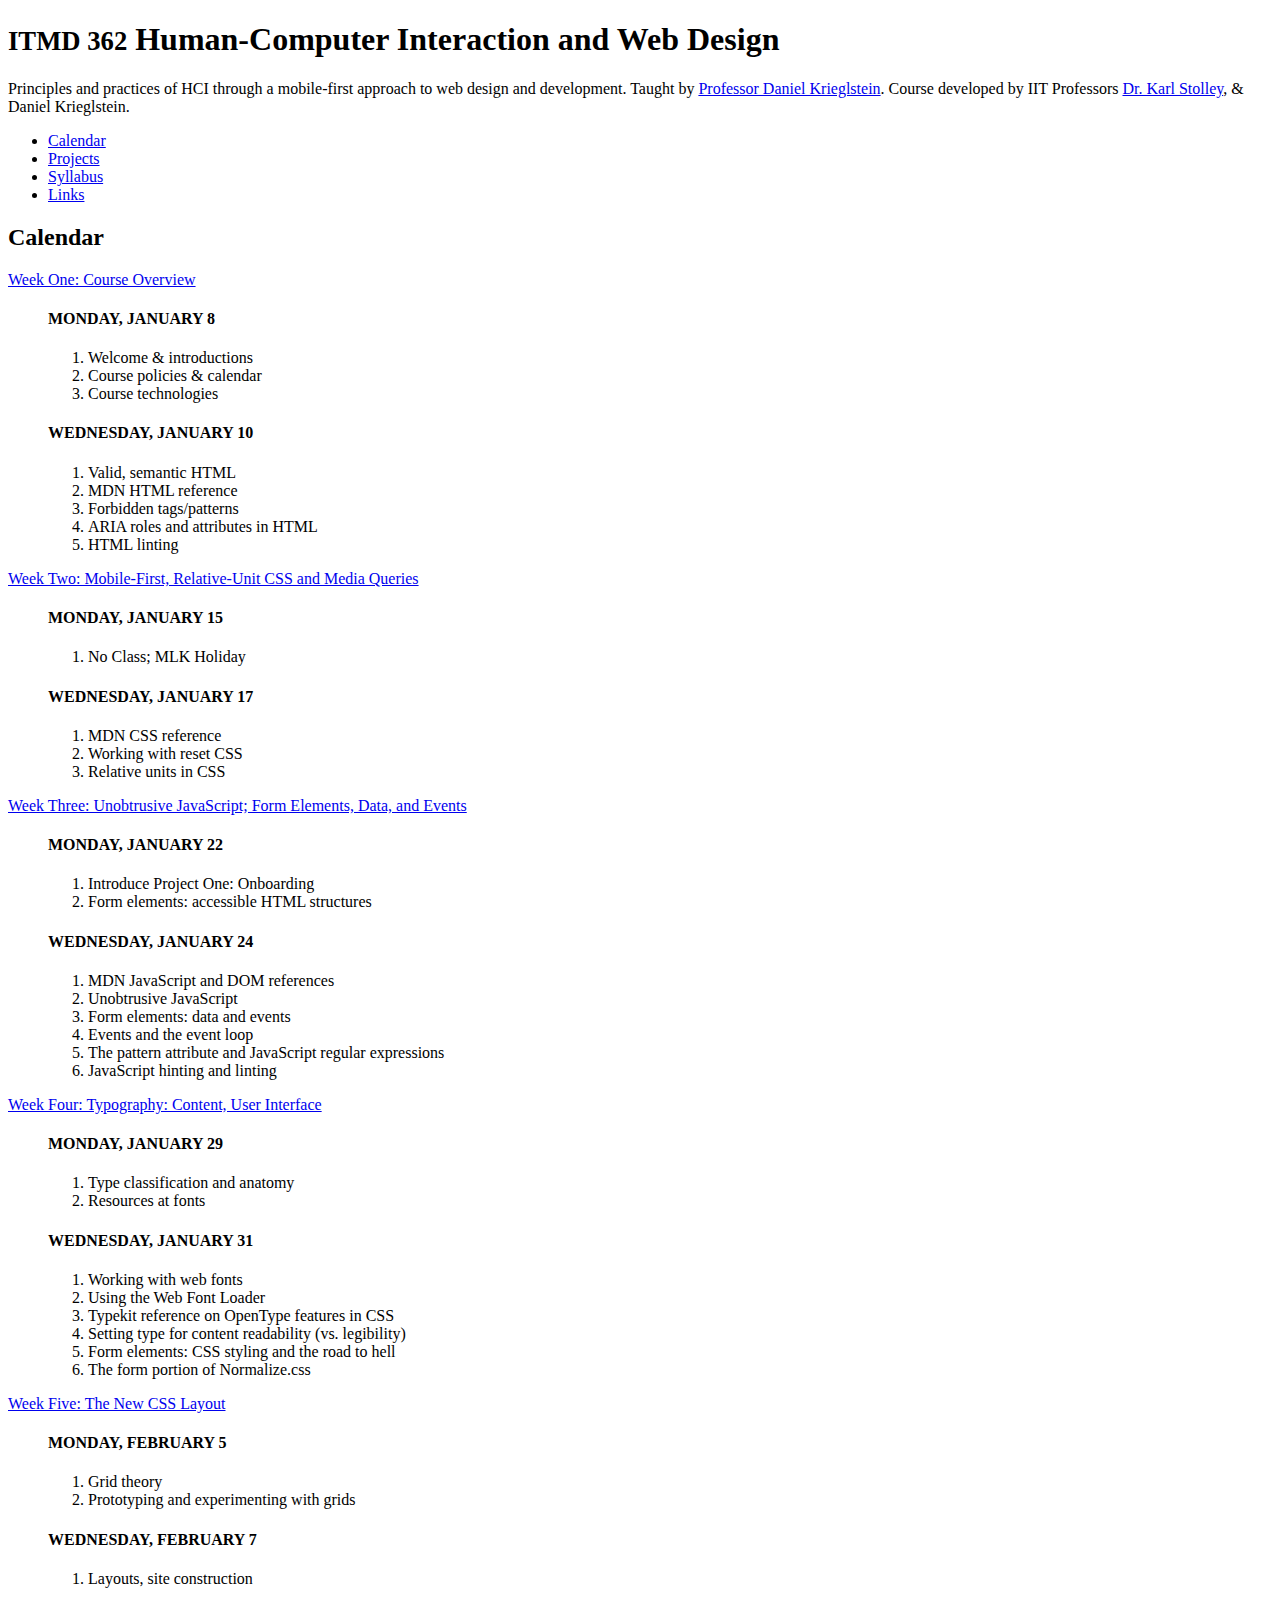
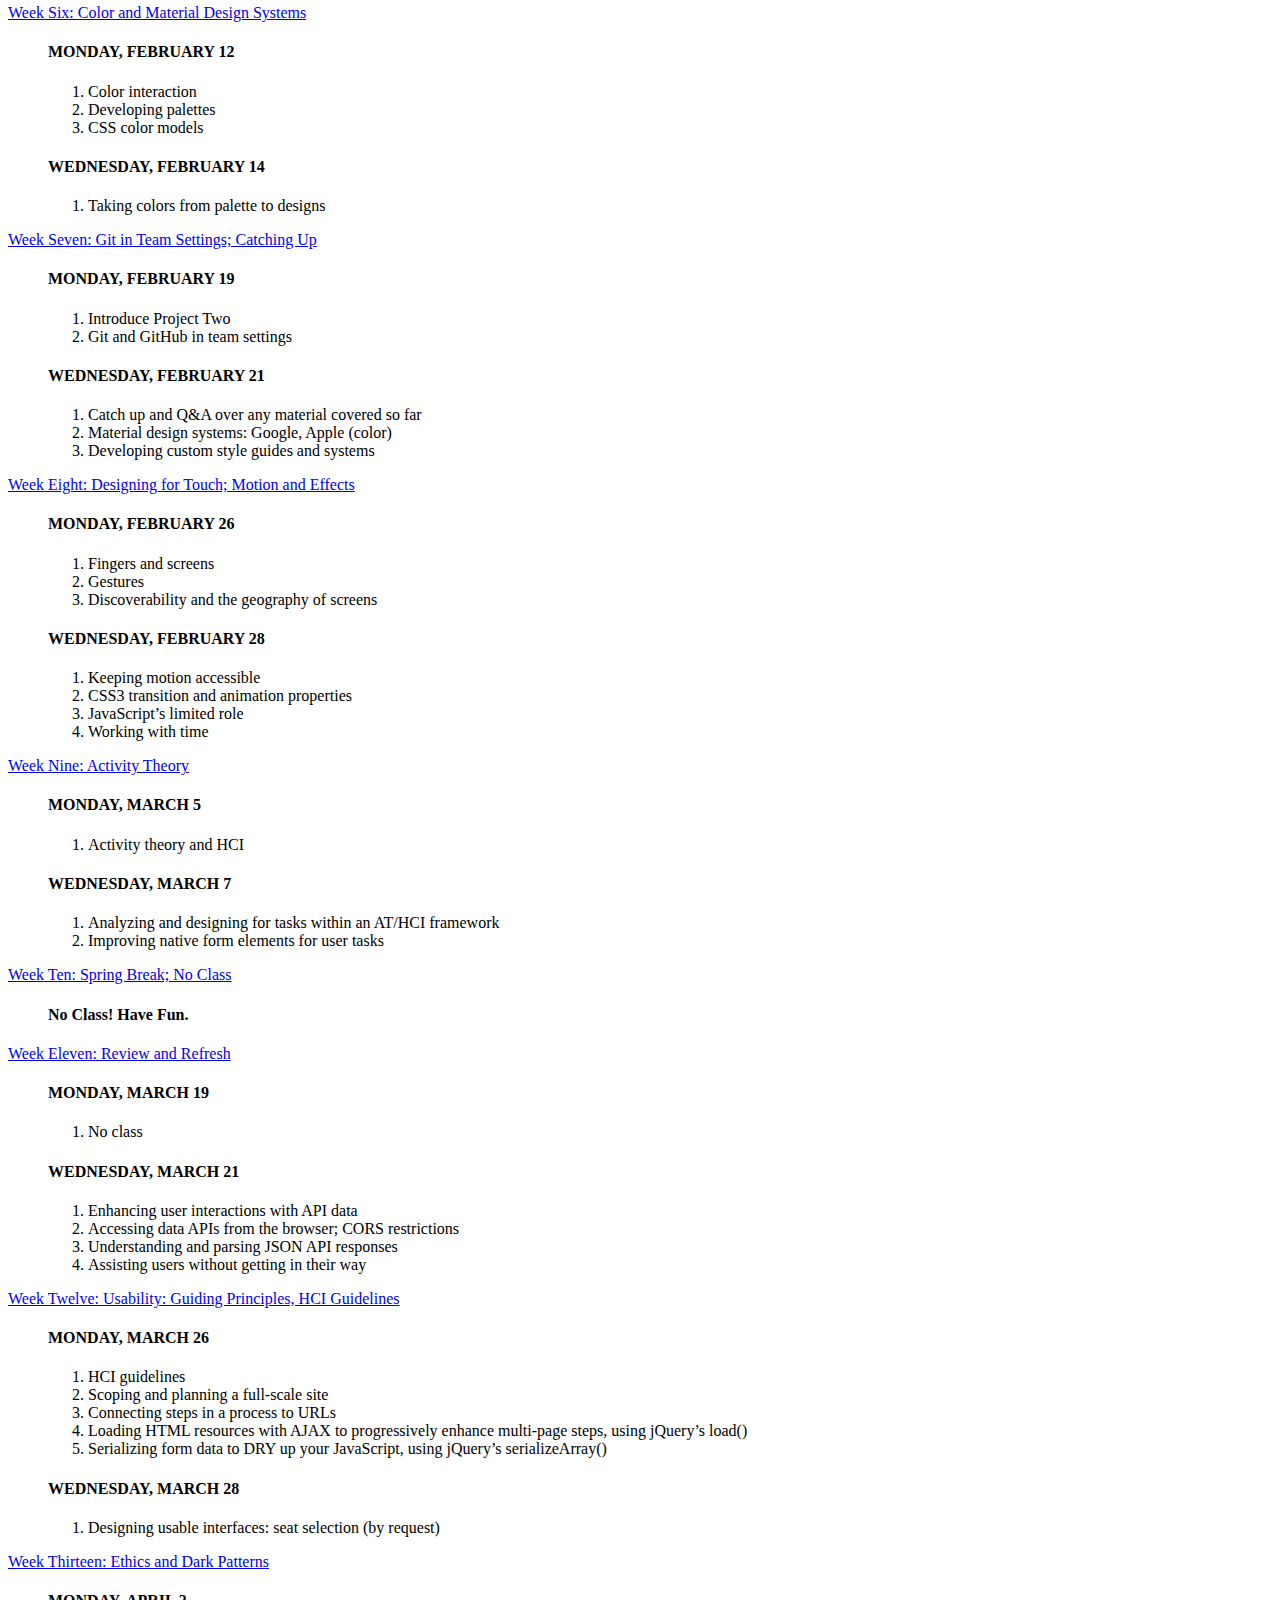
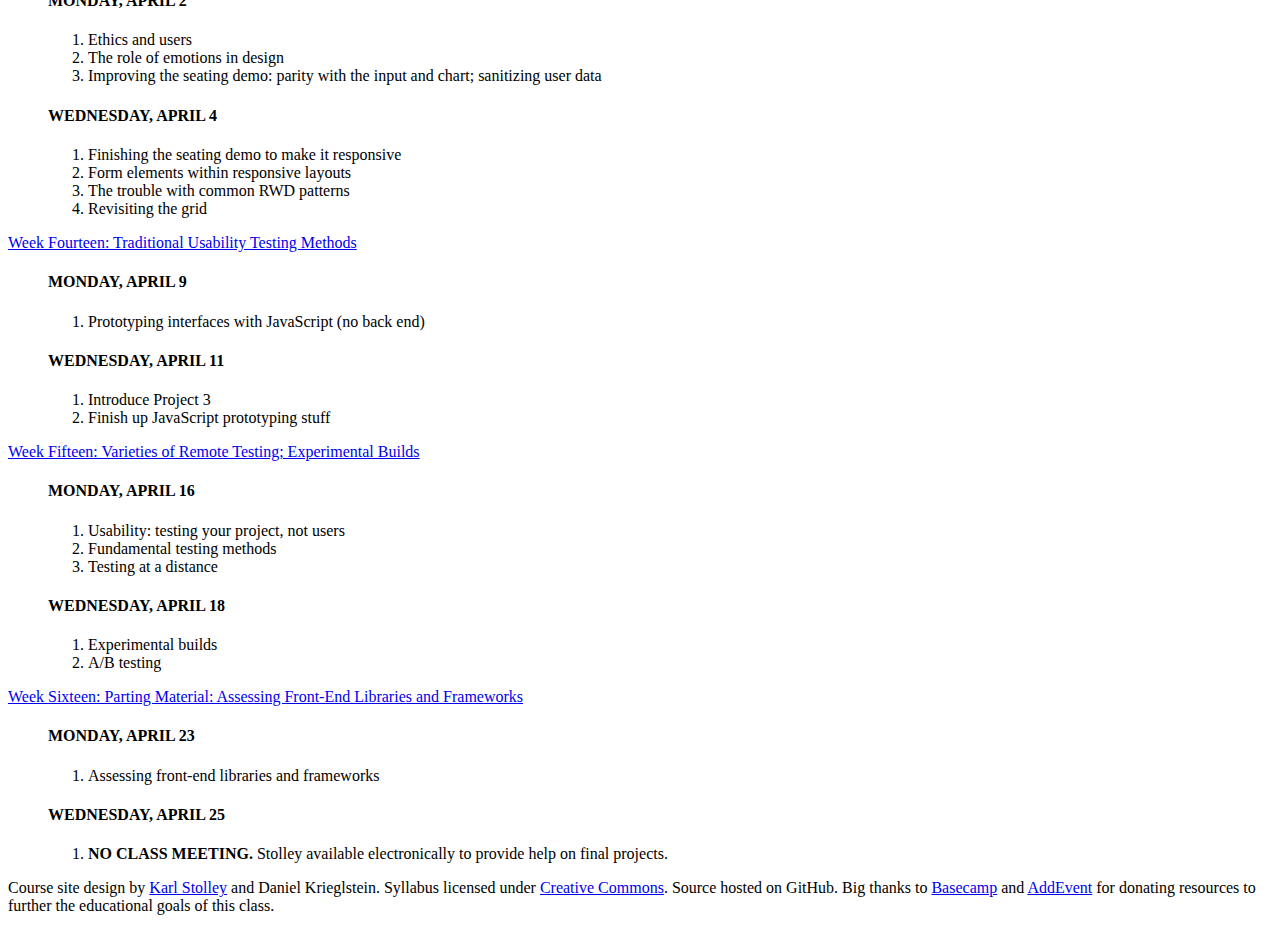
==== index.html @ 30c69da3 "Merge pull request #17 from kmm913/master" ====
<!DOCTYPE html>
<html lang="en" id="calendar" prefix="og: http://ogp.me/ns#">
<head>
  <meta charset="utf-8" />
  <title>ITMD 362: Human-Computer Interaction and Web Design (Spring 2018)</title>
  <meta name="viewport" content="width=device-width, initial-scale=1.0, shrink-to-fit=no" />
  <link rel="stylesheet" href="css/screen.css" media="screen" />
  <link rel="stylesheet" href="css/projects.css" />
  <link href="https://fonts.googleapis.com/css?family=Quicksand" rel="stylesheet">
  <link href="https://fonts.googleapis.com/css?family=Oxygen" rel="stylesheet">
  <link href="https://fonts.googleapis.com/css?family=PT+Sans" rel="stylesheet">
  <link rel="icon" type="image/x-icon" href="http://web.iit.edu/sites/web/themes/iit_web/favicon.ico">
  <script src="js/site.js" async></script>
</head>
<body>
  <div id="page">
    <header id="header">
      <h1><small>ITMD 362</small> Human-Computer Interaction and Web&nbsp;Design</h1>
      <p class="tagline">
        Principles and practices of HCI through a mobile-first approach to web design and development.
        Taught by <a href="#instructor">Professor Daniel Krieglstein</a>. Course developed by IIT Professors
        <a href="https://humansciences.iit.edu/faculty/karl-stolley">Dr. Karl Stolley</a>, &amp; Daniel Krieglstein.
      </p>
      <nav id="navigation">
        <ul class="nav">
          <li id="nav-cal"><a href="index.html">Calendar</a></li>
          <li id="nav-pro"><a href="#">Projects</a></li>
          <li id="nav-pol"><a href="syllabus.html">Syllabus</a></li>
          <li id="nav-lnk"><a href="index.html#links">Links</a></li>
        </ul>
      </nav>
    </header>
    <main>
      <section class="primary">
        <h2 class="label">Calendar</h2>
          <div class="accordion">
            <section id="week1">
              <dl>
                  <dt>
                    <a href="#accordion1" aria-expanded="false" aria-controls="accordion1" class="accordion-title accordionTitle js-accordionTrigger">Week One: Course Overview</a>
                  </dt>
                  <dd class="accordion-content accordionItem is-collapsed" id="accordion1" aria-hidden="true">  
                  <h4>MONDAY, JANUARY 8</h4>
                  <ol>
                    <li>
                      Welcome & introductions
                    </li> 
                    <li>
                      Course policies & calendar
                    </li> 
                    <li>
                      Course technologies
                    </li> 
                  </ol>
                  <h4>WEDNESDAY, JANUARY 10 </h4>
                  <ol>
                    <li>
                      Valid, semantic HTML
                    </li> 
                    <li>
                      MDN HTML reference
                    </li> 
                    <li>
                      Forbidden tags/patterns
                    </li> 
                    <li>
                      ARIA roles and attributes in HTML
                    </li> 
                    <li>
                      HTML linting
                    </li> 
                  </ol>
                </dd>
              </dl>
              </section>
              <section id="week2">
              <dl>
                  <dt>
                    <a href="#accordion1" aria-expanded="false" aria-controls="accordion1" class="accordion-title accordionTitle js-accordionTrigger">Week Two: Mobile-First, Relative-Unit CSS and Media Queries</a>
                  </dt>
                  <dd class="accordion-content accordionItem is-collapsed" id="accordion2" aria-hidden="true"> 
                  <h4>MONDAY, JANUARY 15</h4>        
                  <ol>
                    <li>
                      No Class; MLK Holiday
                    </li> 
                  </ol>
                  <h4>WEDNESDAY, JANUARY 17 </h4>        
                  <ol>
                    <li>
                      MDN CSS reference
                    </li> 
                    <li>
                      Working with reset CSS
                    </li> 
                    <li>
                      Relative units in CSS
                    </li> 
                  </ol>
                </dd>
              </dl>
              </section>
              <section id="week3">
              <dl>
                  <dt>
                    <a href="#accordion1" aria-expanded="false" aria-controls="accordion1" class="accordion-title accordionTitle js-accordionTrigger">Week Three: Unobtrusive JavaScript; Form Elements, Data, and Events</a>
                  </dt>                  
                  <dd class="accordion-content accordionItem is-collapsed" id="accordion3" aria-hidden="true">
                  <h4>MONDAY, JANUARY 22 </h4>
                  <ol>
                    <li>
                      Introduce Project One: Onboarding
                    </li> 
                    <li>
                      Form elements: accessible HTML structures
                    </li> 
                  </ol>
                  <h4>WEDNESDAY, JANUARY 24</h4>        
                  <ol>
                    <li>
                      MDN JavaScript and DOM references
                    </li> 
                    <li>
                      Unobtrusive JavaScript
                    </li> 
                    <li>
                      Form elements: data and events
                    </li> 
                    <li>
                      Events and the event loop
                    </li> 
                    <li>
                      The pattern attribute and JavaScript regular expressions
                    </li> 
                    <li>
                      JavaScript hinting and linting
                    </li> 
                  </ol>
                </dd>
              </dl>
              </section> 
              <section id="week4">
              <dl>
                  <dt>
                    <a href="#accordion1" aria-expanded="false" aria-controls="accordion1" class="accordion-title accordionTitle js-accordionTrigger">Week Four: Typography: Content, User Interface</a>
                  </dt>                  
                  <dd class="accordion-content accordionItem is-collapsed" id="accordion4" aria-hidden="true">
                  <h4>MONDAY, JANUARY 29</h4>
                  <ol>
                    <li>
                      Type classification and anatomy
                    </li> 
                    <li>
                      Resources at fonts
                    </li> 
                  </ol>
                  <h4>WEDNESDAY, JANUARY 31</h4>        
                  <ol>
                    <li>
                      Working with web fonts
                    </li> 
                    <li>
                      Using the Web Font Loader
                    </li> 
                    <li>
                      Typekit reference on OpenType features in CSS
                    </li> 
                    <li>
                      Setting type for content readability (vs. legibility)
                    </li> 
                    <li>
                      Form elements: CSS styling and the road to hell
                    </li> 
                    <li>
                      The form portion of Normalize.css
                    </li> 
                  </ol>
                </dd>
              </dl>
              </section> 
              <section id="week5">
              <dl>
                  <dt>
                    <a href="#accordion1" aria-expanded="false" aria-controls="accordion1" class="accordion-title accordionTitle js-accordionTrigger">Week Five: The New CSS Layout</a>
                  </dt>                  
                  <dd class="accordion-content accordionItem is-collapsed" id="accordion5" aria-hidden="true">
                  <h4>MONDAY, FEBRUARY 5</h4>
                  <ol>
                    <li>
                      Grid theory
                    </li> 
                    <li>
                      Prototyping and experimenting with grids
                    </li> 
                  </ol>
                  <h4>WEDNESDAY, FEBRUARY 7</h4>        
                  <ol>
                    <li>
                      Layouts, site construction
                    </li> 
                  </ol>
                </dd>
              </dl>
              </section> 
              <section id="week6">
              <dl>
                  <dt>
                    <a href="#accordion1" aria-expanded="false" aria-controls="accordion1" class="accordion-title accordionTitle js-accordionTrigger">Week Six: Color and Material Design Systems</a>
                  </dt>                  
                  <dd class="accordion-content accordionItem is-collapsed" id="accordion6" aria-hidden="true">
                  <h4>MONDAY, FEBRUARY 12 </h4>
                  <ol>
                    <li>
                      Color interaction
                    </li> 
                    <li>
                      Developing palettes
                    </li>
                    <li>
                      CSS color models
                    </li>  
                  </ol>
                  <h4>WEDNESDAY, FEBRUARY 14</h4>        
                  <ol>
                    <li>
                      Taking colors from palette to designs
                    </li> 
                  </ol>
                </dd>
              </dl>
              </section> 
              <section id="week7">
              <dl>
                  <dt>
                    <a href="#accordion1" aria-expanded="false" aria-controls="accordion1" class="accordion-title accordionTitle js-accordionTrigger">Week Seven: Git in Team Settings; Catching Up</a>
                  </dt>                  
                  <dd class="accordion-content accordionItem is-collapsed" id="accordion7" aria-hidden="true">
                  <h4>MONDAY, FEBRUARY 19</h4>
                  <ol>
                    <li>
                      Introduce Project Two
                    </li> 
                    <li>
                      Git and GitHub in team settings
                    </li>
                  </ol>
                  <h4>WEDNESDAY, FEBRUARY 21 </h4>        
                  <ol>
                    <li>
                      Catch up and Q&A over any material covered so far
                    </li> 
                    <li>
                      Material design systems: Google, Apple (color)
                    </li> 
                    <li>
                      Developing custom style guides and systems
                    </li> 
                  </ol>
                </dd>
              </dl>
              </section> 
              <section id="week8">
              <dl>
                  <dt>
                    <a href="#accordion1" aria-expanded="false" aria-controls="accordion1" class="accordion-title accordionTitle js-accordionTrigger">Week Eight: Designing for Touch; Motion and Effects</a>
                  </dt>                  
                  <dd class="accordion-content accordionItem is-collapsed" id="accordion8" aria-hidden="true">
                  <h4>MONDAY, FEBRUARY 26 </h4>
                  <ol>
                    <li>
                      Fingers and screens
                    </li> 
                    <li>
                      Gestures
                    </li>
                    <li>
                      Discoverability and the geography of screens
                    </li>
                  </ol>
                  <h4>WEDNESDAY, FEBRUARY 28 </h4>        
                  <ol>
                    <li>
                      Keeping motion accessible
                    </li> 
                    <li>
                      CSS3 transition and animation properties
                    </li> 
                    <li>
                      JavaScript’s limited role
                    </li> 
                    <li>
                      Working with time
                    </li> 
                  </ol>
                </dd>
              </dl>
              </section> 
              <section id="week9">
              <dl>
                  <dt>
                    <a href="#accordion1" aria-expanded="false" aria-controls="accordion1" class="accordion-title accordionTitle js-accordionTrigger">Week Nine: Activity Theory</a>
                  </dt>                  
                  <dd class="accordion-content accordionItem is-collapsed" id="accordion9" aria-hidden="true">
                  <h4>MONDAY, MARCH 5 </h4>
                  <ol>
                    <li>
                      Activity theory and HCI
                    </li> 
                  </ol>
                  <h4>WEDNESDAY, MARCH 7 </h4>        
                  <ol>
                    <li>
                      Analyzing and designing for tasks within an AT/HCI framework
                    </li> 
                    <li>
                      Improving native form elements for user tasks
                    </li> 
                  </ol>
                </dd>
              </dl>
              </section> 
              <section id="week10">
              <dl>
                  <dt>
                    <a href="#accordion1" aria-expanded="false" aria-controls="accordion1" class="accordion-title accordionTitle js-accordionTrigger">Week Ten: Spring Break; No Class</a>
                  </dt>    
                  <dd class="accordion-content accordionItem is-collapsed" id="accordion16" aria-hidden="true">    
                  <h4>No Class! Have Fun.</h4> 
                  </dd>         
              </dl>
              </section> 
              <section id="week11">
              <dl>
                  <dt>
                    <a href="#accordion1" aria-expanded="false" aria-controls="accordion1" class="accordion-title accordionTitle js-accordionTrigger">Week Eleven: Review and Refresh</a>
                  </dt>                  
                  <dd class="accordion-content accordionItem is-collapsed" id="accordion10" aria-hidden="true">
                  <h4>MONDAY, MARCH 19</h4>
                  <ol>
                    <li>
                      No class
                    </li> 
                  </ol>
                  <h4>WEDNESDAY, MARCH 21 </h4>        
                  <ol>
                    <li>
                      Enhancing user interactions with API data
                    </li> 
                    <li>
                      Accessing data APIs from the browser; CORS restrictions
                    </li> 
                    <li>
                      Understanding and parsing JSON API responses
                    </li> 
                    <li>
                      Assisting users without getting in their way
                    </li> 
                  </ol>
                </dd>
              </dl>
              </section> 
              <section id="week12">
              <dl>
                  <dt>
                    <a href="#accordion1" aria-expanded="false" aria-controls="accordion1" class="accordion-title accordionTitle js-accordionTrigger">Week Twelve: Usability: Guiding Principles, HCI Guidelines</a>
                  </dt>                  
                  <dd class="accordion-content accordionItem is-collapsed" id="accordion11" aria-hidden="true">
                  <h4>MONDAY, MARCH 26 </h4>
                  <ol>
                    <li>
                      HCI guidelines
                    </li> 
                    <li>
                      Scoping and planning a full-scale site
                    </li> 
                    <li>
                      Connecting steps in a process to URLs
                    </li> 
                    <li>
                      Loading HTML resources with AJAX to progressively enhance multi-page steps, using jQuery’s load()
                    </li> 
                    <li>
                      Serializing form data to DRY up your JavaScript, using jQuery’s serializeArray()
                    </li> 
                  </ol>
                  <h4>WEDNESDAY, MARCH 28 </h4>        
                  <ol>
                    <li>
                      Designing usable interfaces: seat selection (by request)
                    </li> 
                  </ol>
                </dd>
              </dl>
              </section> 
              <section id="week13">
              <dl>
                  <dt>
                    <a href="#accordion1" aria-expanded="false" aria-controls="accordion1" class="accordion-title accordionTitle js-accordionTrigger">Week Thirteen: Ethics and Dark Patterns</a>
                  </dt>                  
                  <dd class="accordion-content accordionItem is-collapsed" id="accordion12" aria-hidden="true">
                  <h4>MONDAY, APRIL 2</h4>
                  <ol>
                    <li>
                      Ethics and users
                    </li> 
                    <li>
                      The role of emotions in design
                    </li> 
                    <li>
                      Improving the seating demo: parity with the input and chart; sanitizing user data
                    </li> 
                  </ol>
                  <h4>WEDNESDAY, APRIL 4</h4>        
                  <ol>
                    <li>
                      Finishing the seating demo to make it responsive
                    </li> 
                    <li>
                      Form elements within responsive layouts
                    </li> 
                    <li>
                      The trouble with common RWD patterns
                    </li> 
                    <li>
                      Revisiting the grid
                    </li> 
                  </ol>
                </dd>
              </dl>
              </section> 
              <section id="week14">
              <dl>
                  <dt>
                    <a href="#accordion1" aria-expanded="false" aria-controls="accordion1" class="accordion-title accordionTitle js-accordionTrigger">Week Fourteen: Traditional Usability Testing Methods</a>
                  </dt>                  
                  <dd class="accordion-content accordionItem is-collapsed" id="accordion13" aria-hidden="true">
                  <h4>MONDAY, APRIL 9</h4>
                  <ol>
                    <li>
                      Prototyping interfaces with JavaScript (no back end)
                    </li> 
                  </ol>
                  <h4>WEDNESDAY, APRIL 11</h4>        
                  <ol>
                    <li>
                      Introduce Project 3
                    </li> 
                    <li>
                      Finish up JavaScript prototyping stuff
                    </li> 
                  </ol>
                </dd>
              </dl>
              </section> 
              <section id="week15">
              <dl>
                  <dt>
                    <a href="#accordion1" aria-expanded="false" aria-controls="accordion1" class="accordion-title accordionTitle js-accordionTrigger">Week Fifteen: Varieties of Remote Testing; Experimental Builds</a>
                  </dt>                  
                  <dd class="accordion-content accordionItem is-collapsed" id="accordion14" aria-hidden="true">
                  <h4>MONDAY, APRIL 16</h4>
                  <ol>
                    <li>
                      Usability: testing your project, not users
                    </li> 
                    <li>
                      Fundamental testing methods
                    </li> 
                    <li>
                      Testing at a distance
                    </li>
                  </ol>
                  <h4>WEDNESDAY, APRIL 18</h4>        
                  <ol>
                    <li>
                      Experimental builds
                    </li> 
                    <li>
                      A/B testing
                    </li> 
                  </ol>
                </dd>
              </dl>
              </section> 
              <section id="week16">
              <dl>
                  <dt>
                    <a href="#accordion1" aria-expanded="false" aria-controls="accordion1" class="accordion-title accordionTitle js-accordionTrigger">Week Sixteen: Parting Material: Assessing Front-End Libraries and Frameworks</a>
                  </dt>                  
                  <dd class="accordion-content accordionItem is-collapsed" id="accordion15" aria-hidden="true">
                  <h4>MONDAY, APRIL 23</h4>
                  <ol>
                    <li>
                      Assessing front-end libraries and frameworks
                    </li> 
                  </ol>
                  <h4>WEDNESDAY, APRIL 25</h4>        
                  <ol>
                    <li>
                      <strong> NO CLASS MEETING. </strong> Stolley available electronically to provide help on final projects.
                    </li>  
                  </ol>
                </dd>
              </dl>
              </section> 
          </div>            
      </section>
    </main>
    <footer id="footer">
      <p class="fineprint">
        Course site design by <a href="https://karlstolley.com/">Karl Stolley</a> and Daniel Krieglstein.
        Syllabus licensed under
        <a href="http://creativecommons.org/licenses/by/4.0/" rel="license">Creative Commons</a>.
        Source hosted on GitHub. Big thanks to
        <a href="https://basecamp.com">Basecamp</a> and
        <a href="https://www.addevent.com/">AddEvent</a> for donating resources to further
        the educational goals of this class.
      </p>
    </footer>
  </div>
</body>
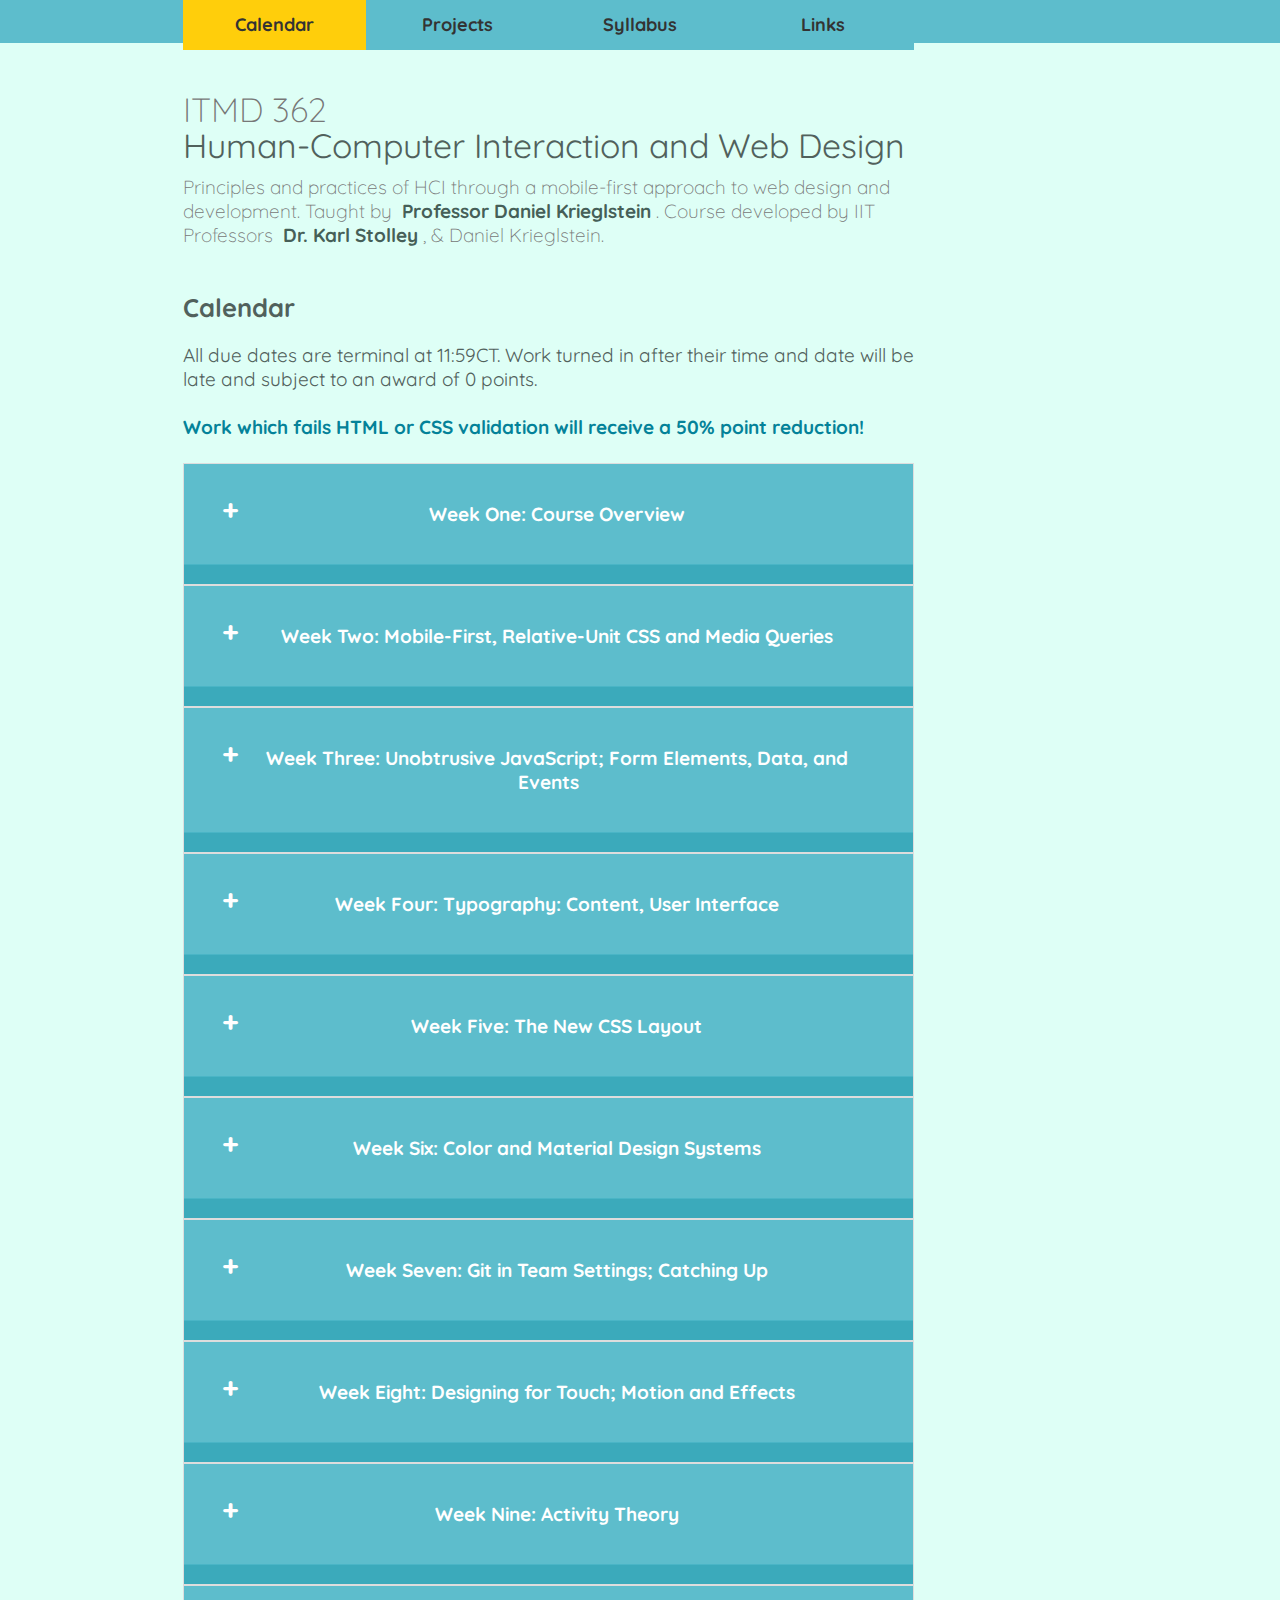
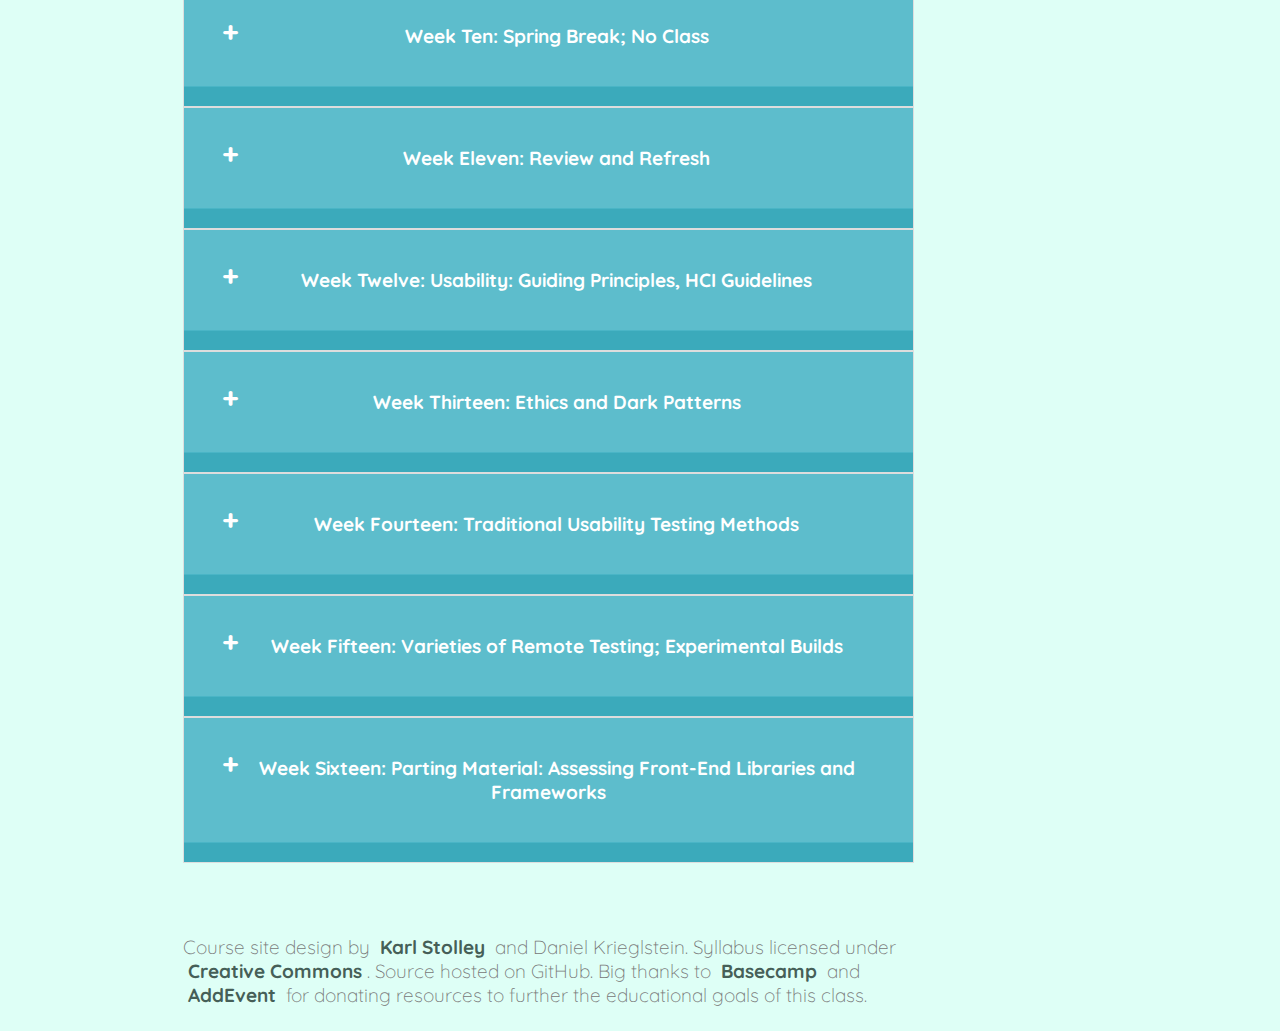
==== commit 31c79180: "adding missing info on due times and validation" ====
--- a/index.html
+++ b/index.html
@@ -5,7 +5,6 @@
   <title>ITMD 362: Human-Computer Interaction and Web Design (Spring 2018)</title>
   <meta name="viewport" content="width=device-width, initial-scale=1.0, shrink-to-fit=no" />
   <link rel="stylesheet" href="css/screen.css" media="screen" />
-  <link rel="stylesheet" href="css/projects.css" />
   <link href="https://fonts.googleapis.com/css?family=Quicksand" rel="stylesheet">
   <link href="https://fonts.googleapis.com/css?family=Oxygen" rel="stylesheet">
   <link href="https://fonts.googleapis.com/css?family=PT+Sans" rel="stylesheet">
@@ -23,16 +22,21 @@
       </p>
       <nav id="navigation">
         <ul class="nav">
-          <li id="nav-cal"><a href="index.html">Calendar</a></li>
-          <li id="nav-pro"><a href="#">Projects</a></li>
+          <li id="nav-cal"><a href="#">Calendar</a></li>
+          <li id="nav-pro"><a href="projects.html">Projects</a></li>
           <li id="nav-pol"><a href="syllabus.html">Syllabus</a></li>
-          <li id="nav-lnk"><a href="index.html#links">Links</a></li>
+          <li id="nav-lnk"><a href="links.html">Links</a></li>
         </ul>
       </nav>
     </header>
     <main>
       <section class="primary">
         <h2 class="label">Calendar</h2>
+          <p>
+            All due dates are terminal at 11:59CT. Work turned in after their time and date will
+            be late and subject to an award of 0 points.
+          </p>
+          <p class="validation"><strong>Work which fails HTML or CSS validation will receive a 50&#x25; point reduction!</strong></p>
           <div class="accordion">
             <section id="week1">
               <dl>
--- a/css/screen.css
+++ b/css/screen.css
@@ -0,0 +1,731 @@
+/* http://meyerweb.com/eric/tools/css/reset/
+   v2.0 | 20110126
+   License: none (public domain)
+*/
+/* stylelint-disable */
+/* Keep reset CSS to one minified line */
+a, abbr, acronym, address, applet, article, aside, audio, b, big, blockquote, body, canvas, caption, center, cite, code, dd, del, details, dfn, div, dl, dt, em, embed, fieldset, figcaption, figure, footer, form, h1, h2, h3, h4, h5, h6, header, hgroup, html, i, iframe, img, ins, kbd, label, legend, li, mark, menu, nav, object, ol, output, p, pre, q, ruby, s, samp, section, small, span, strike, strong, sub, summary, sup, table, tbody, td, tfoot, th, thead, time, tr, tt, u, ul, var, video {
+  margin: 0;
+  padding: 0;
+  border: 0;
+  font: inherit;
+  vertical-align: baseline;
+}
+
+article, aside, details, figcaption, figure, footer, header, hgroup, menu, nav, section {
+  display: block;
+}
+
+body {
+  line-height: 1;
+}
+
+ol, ul {
+  list-style: none;
+}
+
+blockquote, q {
+  quotes: none;
+}
+
+blockquote:after, blockquote:before, q:after, q:before {
+  content: '';
+  content: none;
+}
+
+table {
+  border-collapse: collapse;
+  border-spacing: 0;
+}
+
+/* stylelint-enable */
+/* Custom Site Styles */
+/*
+  Use the text-size-adjust property
+  to prevent automatically inflating
+  text on orientation changes
+  (portrait to landscape on a phone,
+  for example):
+*/
+html {
+  -webkit-text-size-adjust: 100%;
+  -moz-text-size-adjust: 100%;
+  -ie-text-size-adjust: 100%;
+  text-size-adjust: 100%;
+}
+
+/* HTML5 Elements as Blocks; Cribbed from HTML5 Boilerplate */
+article,
+aside,
+details,
+figcaption,
+figure,
+footer,
+header,
+hgroup,
+main,
+menu,
+nav,
+section,
+summary {
+  display: block;
+}
+
+/* ========== Base Styles ========== */
+/*
+  Using 19px/1.333 modular scale
+  http://www.modularscale.com/?19&px&1.333&web&text
+*/
+html {
+  font-family: Quicksand, Oxygen, PT Sans, sans-serif;
+  padding: 0.75em 9.2308%;
+  /* 12px @ 16px/em; 60px / 650px*/
+  padding-top: 0;
+  background-color: #DEFFF6;
+  color: #51615C;
+}
+
+body {
+  font-size: 1.1875em;
+  /* ~ 19px base font size */
+  line-height: 1.2631578947em;
+  /* ~ 24px base line height */
+}
+
+b,
+strong {
+  font-weight: bold;
+}
+
+cite,
+em,
+i {
+  font-style: italic;
+}
+
+ins {
+  text-decoration: none;
+}
+
+/* Links */
+a {
+  text-decoration: none;
+  color: #465F58;
+  font-weight: bold;
+  padding: 5px;
+}
+
+.preview a {
+  color: #465F58;
+  font-weight: bold;
+}
+
+p {
+  padding-bottom: 1.2631578947em;
+}
+
+li {
+  padding-bottom: 0.6315789474em;
+  /* ~ 12px @ 19px/em */
+}
+
+ol,
+ul {
+  padding-bottom: 1.2631578947em;
+}
+
+ul > li {
+  list-style-type: square;
+}
+
+ol > li {
+  list-style-type: decimal;
+  margin-left: 1em;
+}
+
+li ul,
+li ol {
+  padding-top: 0.6315789474em;
+  margin-left: 1.2631578947em;
+}
+
+/* Avoid over-padding nested lists */
+li ol,
+li ul,
+li:last-child {
+  padding-bottom: 0;
+}
+
+h1 {
+  font-size: 1.7768947368em;
+  /* ~ 33.761px @ 19px/em */
+  line-height: 1.0663191256em;
+  /* ~ 36px @ 33.761px/em */
+  padding-bottom: 0.3554397085em;
+  /* ~ 12px @ 33.761px/em */
+}
+
+h2 {
+  font-size: 1.3440526316em;
+  /* ~ 25.537px @ 19px/em */
+  line-height: 0.9398128206em;
+  /* ~ 24px @ 25.537px/em */
+  padding-bottom: 0.9398128206em;
+  font-weight: bold;
+}
+
+h3 {
+  text-transform: uppercase;
+  font-weight: bold;
+  background-color: #5dbdcc;
+  padding: 0.5em 0 0.5em 0.3em;
+  margin-bottom: 0.2em;
+}
+
+h4 {
+  text-transform: uppercase;
+  font-weight: bold;
+  padding-bottom: 1.2631578947em;
+}
+
+h4 {
+  text-transform: none;
+  padding-bottom: 0.6315789474em;
+}
+
+/* ========== Layout ========== */
+html {
+  /* Border for the nav to sit on */
+  border-top: 2.6875em solid #5dbdcc;
+  /* ~ 43px @ 16px/em | 43 = 12 + 19 + 12 from nav */
+}
+
+nav {
+  position: absolute;
+  width: 100%;
+  top: 0;
+  left: 0;
+}
+
+#links,
+#instructor {
+  margin-top: 2.5263157895em;
+}
+
+/* ========== Modules ========== */
+/* Header & Footer */
+header {
+  padding-top: 2.5263157895em;
+  /* ~ 48px @ 19px/em */
+  padding-bottom: 1.2631578947em;
+}
+
+footer {
+  padding-top: 3.7894736842em;
+  /* ~ 72px @ 19px/em */
+}
+
+small,
+.tagline,
+.fineprint,
+.button {
+  font-weight: 200;
+  color: #777;
+  display: block;
+}
+
+.preview small {
+  color: #555;
+}
+
+.assigned small {
+  color: #555;
+}
+
+.label .button {
+  font-size: 0.744018483em;
+  /* ~ 19px @ 25.537px/em */
+  text-transform: uppercase;
+}
+
+/* Navigation */
+nav {
+  font-weight: 200;
+  font-size: 0.953em;
+}
+
+.nav {
+  margin-left: 0;
+  padding-bottom: 0;
+}
+
+.nav li {
+  float: left;
+  width: 25%;
+  list-style-type: none;
+  padding-bottom: 0;
+  text-align: center;
+}
+
+.nav a {
+  display: block;
+  text-align: center;
+  line-height: 1.5;
+  padding: 0.6315789474em 0.3157894737em;
+  /* ~ 12px 6px @ 19px/em */
+  color: #333;
+  background-color: #5dbdcc;
+  border-bottom: 0;
+}
+
+#calendar #nav-cal a,
+#projects #nav-pro a,
+#policies #nav-pol a,
+#due_date #nav-dat a, 
+#links2   #nav-lnk a {
+  background-color: #FFCE0B;
+}
+
+/* Calendar */
+.calendar-weeks {
+  margin-left: 0;
+  padding-bottom: 0;
+}
+
+.validation {
+  color: #048299;
+}
+
+.week {
+  margin-left: 0;
+}
+
+.week,
+.meeting,
+.assigned > ul > li {
+  list-style-type: none;
+}
+
+.meeting {
+  padding-left: 1.2631578947em;
+  padding-bottom: 1.2631578947em;
+}
+
+.meeting ol {
+  padding-top: 0;
+}
+
+.week h4 {
+  padding-right: 0.6315789474em;
+}
+
+.agenda .meeting {
+  padding-left: 0;
+}
+
+.agenda ol {
+  margin-left: 0;
+  padding-left: 0;
+  padding-bottom: 1.2631578947em;
+}
+
+.assigned ol,
+.assigned ul {
+  padding-bottom: 0.6315789474em;
+  margin-left: 0;
+}
+
+.agenda > ol:first-child {
+  padding-top: 0;
+  padding-bottom: 1.2631578947em;
+}
+
+.preview {
+  background-color: #5dbdcc;
+  color: #222;
+  padding-top: 1.2631578947em;
+  margin-right: -11.3208%;
+  /* 60px / 530px (650-120) */
+  padding-right: 11.3208%;
+  margin-left: -11.3208%;
+  padding-left: 11.3208%;
+  margin-bottom: 1.2631578947em;
+}
+
+.assigned {
+  background-color: rgba(180, 168, 119, 0.75);
+  color: #333;
+  padding: 1.2631578947em 11.3208% 0.6315789474em 11.3208%;
+  margin-bottom: 1.8947368421em;
+  /* ~ 36px @ 19px/em */
+  margin-right: -11.3208%;
+  /* 60px / 530px (650-120) */
+  margin-left: -11.3208%;
+}
+
+.preview .assigned {
+  background-color: #607B7F;
+  color: #EEE;
+}
+
+.preview .assigned small {
+  color: #AAA;
+}
+
+.assigned h3 {
+  padding-bottom: 0.6315789474em;
+}
+
+.assigned h4 {
+  padding-bottom: 0;
+}
+
+#current-week:last-child {
+  padding-bottom: 0.6315789474em;
+}
+
+#calendar .preview {
+  margin-bottom: 0;
+}
+
+#calendar .is-next {
+  margin-bottom: 1.2631578947em;
+}
+
+/* Table */
+table {
+  table-layout: fixed;
+  width: 750px;
+  margin-bottom: 1em;
+}
+
+table, th, td {
+  border: 1px solid #607B7F;
+  padding: 0px 10px;
+}
+
+.tablehead {
+  background-color: #5dbdcc;
+  text-align: center;
+  font-weight: 700;
+}
+
+.tabletitle {
+  padding-bottom: 15px;
+  padding-top: 15px;
+  border-left: none;
+}
+
+#protable {
+  margin-bottom: 0;
+}
+
+tr .firstrow {
+  border-right: none;
+  width: 75px;
+}
+
+tr .secondrow {
+  text-align: left;
+}
+
+td a {
+  font-weight: 700;
+  text-align: center;
+}
+
+td {
+  text-align: center;
+}
+
+.nobullet {
+  list-style: none;
+}
+
+.alignleft {
+  text-align: left;
+  padding-top: 5px;
+}
+
+.short {
+  width: 120px;
+}
+
+.redfont {
+  color: red;
+}
+
+.darkredfont {
+  color: #d70000;
+}
+
+#tablep {
+  width: 80%;
+}
+
+.addeventstc {
+  margin: 10px;
+  margin-left: 30%;
+  margin-right: 30%;
+}
+
+#h3wide {
+  width: 750px;
+}
+
+/* Policies */
+.indent {
+  margin-left: 2em;
+}
+
+#location > p {
+  padding-bottom: 0.5em;
+  text-align: center;
+}
+
+#grading > p {
+  padding-bottom: 0.5em;
+}
+
+/* Projects */
+#center {
+  display: block;
+  margin: 0 auto;
+  width: 70%;
+}
+
+/*Syllabus*/
+.collapseHeader {
+  color: #FFFFFF;
+}
+
+* {
+  box-sizing: border-box;
+}
+
+.accordion dl,
+.accordion-list {
+  border: 1px solid #ddd;
+}
+.accordion dl:after,
+.accordion-list:after {
+  content: "";
+  display: block;
+  height: 1em;
+  width: 100%;
+  background-color: #3baabb;
+}
+
+.accordion dd,
+.accordion__panel {
+  background-color: #eee;
+  font-size: 1em;
+  line-height: 1.5em;
+}
+
+.accordion p {
+  padding: 1em 2em 1em 2em;
+}
+
+.accordion {
+  position: relative;
+  background-color: #eee;
+}
+
+.accordionTitle,
+.accordion__Heading {
+  background-color: #5dbdcc;
+  text-align: center;
+  font-weight: 700;
+  padding: 2em;
+  display: block;
+  text-decoration: none;
+  color: #fff;
+  transition: background-color 0.5s ease-in-out;
+  border-bottom: 1px solid #4ab5c6;
+}
+.accordionTitle:before,
+.accordion__Heading:before {
+  content: "+";
+  font-size: 1.5em;
+  line-height: 0.5em;
+  float: left;
+  transition: transform 0.3s ease-in-out;
+}
+.accordionTitle:hover,
+.accordion__Heading:hover {
+  background-color: #3baabb;
+}
+
+.accordionTitleActive,
+.accordionTitle.is-expanded {
+  background-color: #3baabb;
+}
+.accordionTitleActive:before,
+.accordionTitle.is-expanded:before {
+  transform: rotate(-225deg);
+}
+
+.accordionItem {
+  height: auto;
+  overflow: hidden;
+  /*SHAME: magic number to allow the accordion to animate;*/
+  max-height: none;
+  transition: max-height 1s;
+}
+@media screen and (min-width: 48em) {
+  .accordionItem {
+    max-height: none;
+    transition: max-height 0.5s;
+  }
+}
+
+.accordionItem.is-collapsed {
+  max-height: 0;
+}
+
+.no-js .accordionItem.is-collapsed {
+  max-height: none;
+}
+
+.animateIn {
+  animation: accordionIn 0.45s normal ease-in-out both 1;
+}
+
+.animateOut {
+  animation: accordionOut 0.45s alternate ease-in-out both 1;
+}
+
+@keyframes accordionIn {
+  0% {
+    opacity: 0;
+    transform: scale(0.9) rotateX(-60deg);
+    transform-origin: 50% 0;
+  }
+  100% {
+    opacity: 1;
+    transform: scale(1);
+  }
+}
+@keyframes accordionOut {
+  0% {
+    opacity: 1;
+    transform: scale(1);
+  }
+  100% {
+    opacity: 0;
+    transform: scale(0.9) rotateX(-60deg);
+  }
+}
+/* ========== State ========== */
+.hasjs .extended {
+  display: none;
+}
+
+.is-visible .extended {
+  display: block;
+}
+
+/* Media Queries */
+/* @345px */
+@media screen and (min-width: 21.5625em) {
+  /* Let the nav breathe a bit more */
+  nav {
+    font-weight: normal;
+  }
+
+  .nav a {
+    padding: 0.6315789474em;
+  }
+}
+/* @560px */
+@media screen and (min-width: 560px) {
+  .flexbox .agenda > ol {
+    display: flex;
+    justify-content: space-between;
+  }
+
+  .flexbox .agenda > ol > li {
+    flex: 0 1 43.5484%;
+    padding: 0;
+  }
+
+  .assigned {
+    padding: 1.2631578947em 1.8947368421em 0.6315789474em 1.8947368421em;
+    margin-left: -1.8947368421em;
+    margin-right: -1.8947368421em;
+  }
+
+  .flexbox .link-group {
+    display: flex;
+    flex-wrap: wrap;
+    justify-content: space-between;
+  }
+
+  .flexbox #course-resources {
+    flex: 0 1 100%;
+  }
+
+  .flexbox #essential-tools,
+  .flexbox #essential-references {
+    flex: 0 1 43.5484%;
+  }
+}
+/* @650px */
+@media screen and (min-width: 40.625em) {
+  html {
+    padding: 0;
+  }
+
+  header,
+  footer,
+  .primary,
+  #instructor,
+  #links {
+    padding-left: 14.28571429%;
+    /* 93/651 */
+    padding-right: 28.57142857%;
+    /* 186/651 */
+  }
+
+  nav {
+    width: 57.14285714%;
+    left: 14.28571429%;
+  }
+
+  .preview {
+    margin-left: -25%;
+    /* 93/372 */
+    padding-left: 25%;
+    margin-right: -50%;
+    /* 186/372 */
+    padding-right: 50%;
+  }
+
+  .agenda > ol {
+    display: block;
+  }
+
+  .link-group {
+    position: relative;
+  }
+
+  #essential-tools, #course-resources {
+    padding-left: 1em;
+    width: 42.5%;
+    margin-right: 0;
+  }
+
+  #essential-references {
+    position: absolute;
+    top: 0px;
+    width: 42.5%;
+    margin-left: 55%;
+  }
+}
+@media screen and (min-width: 804px) {
+  .flexbox .agenda > ol {
+    display: flex;
+    /* My life for element/container queries...*/
+  }
+}
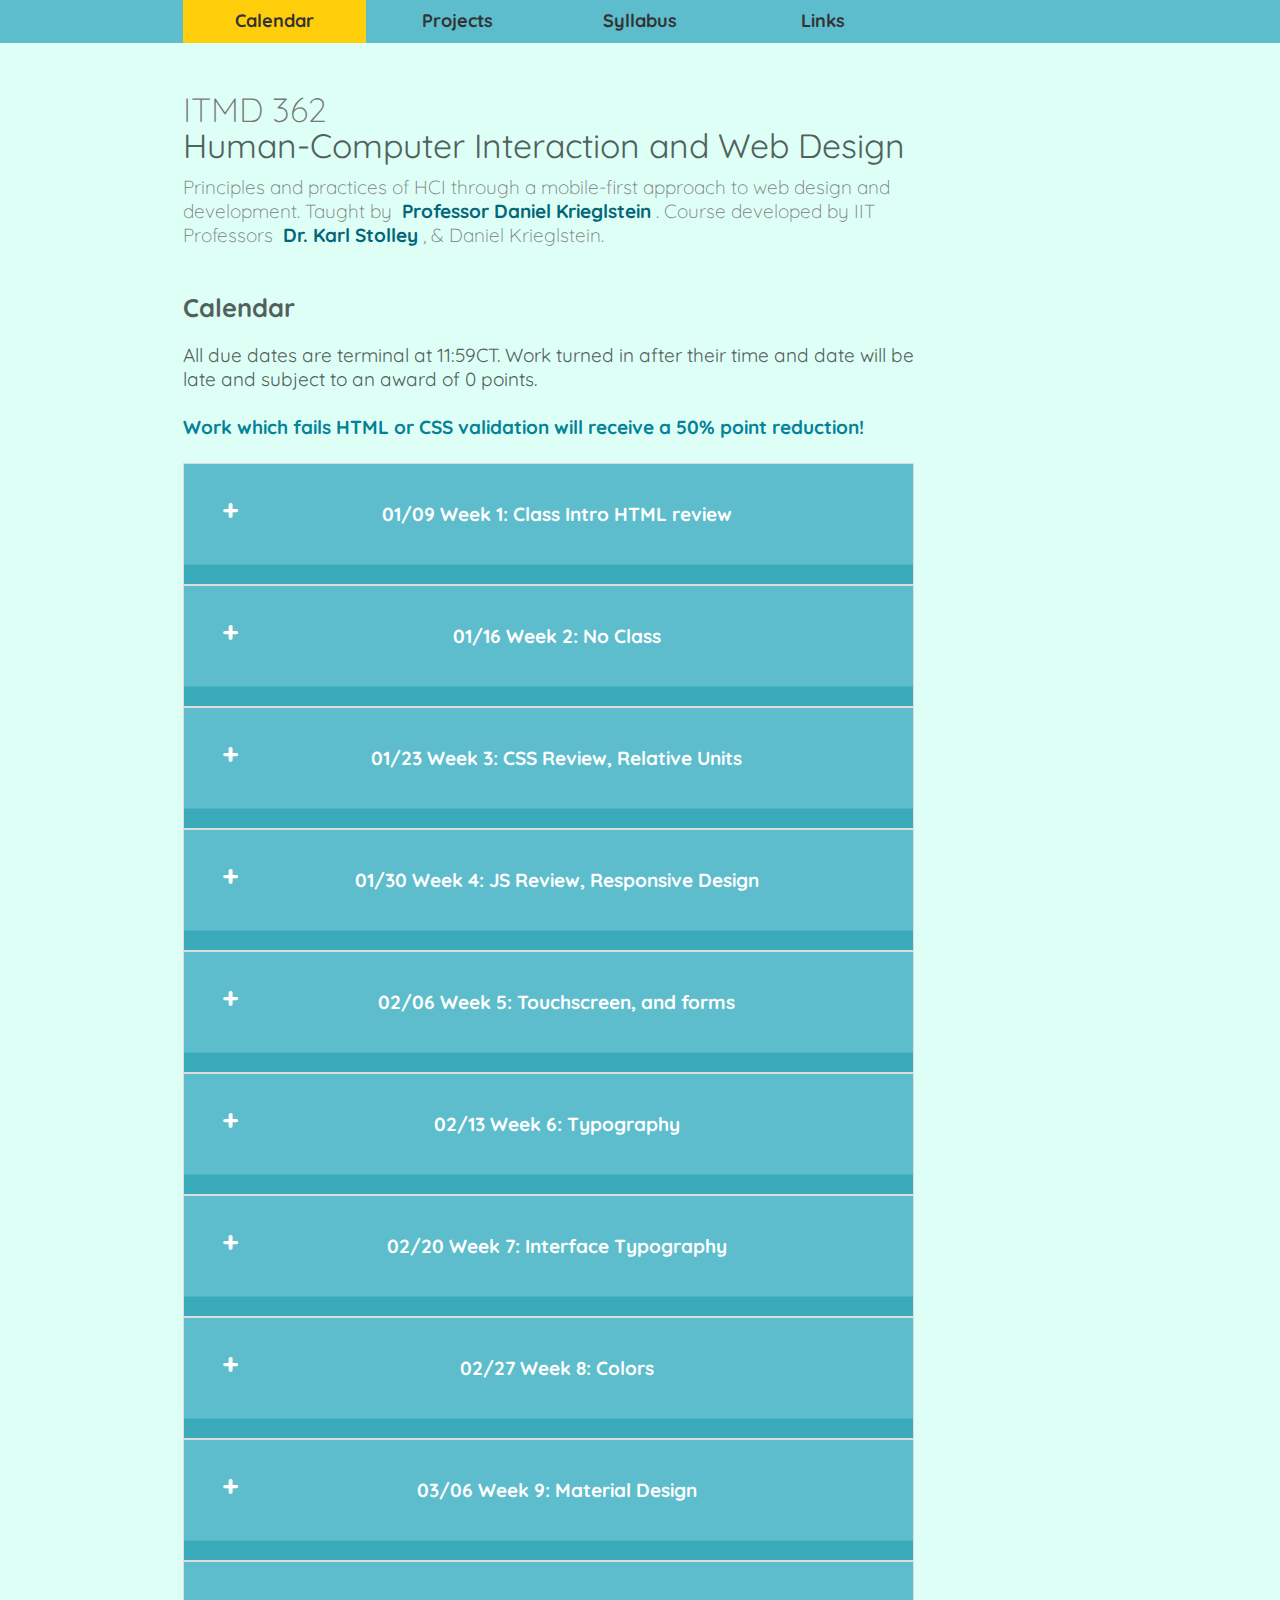
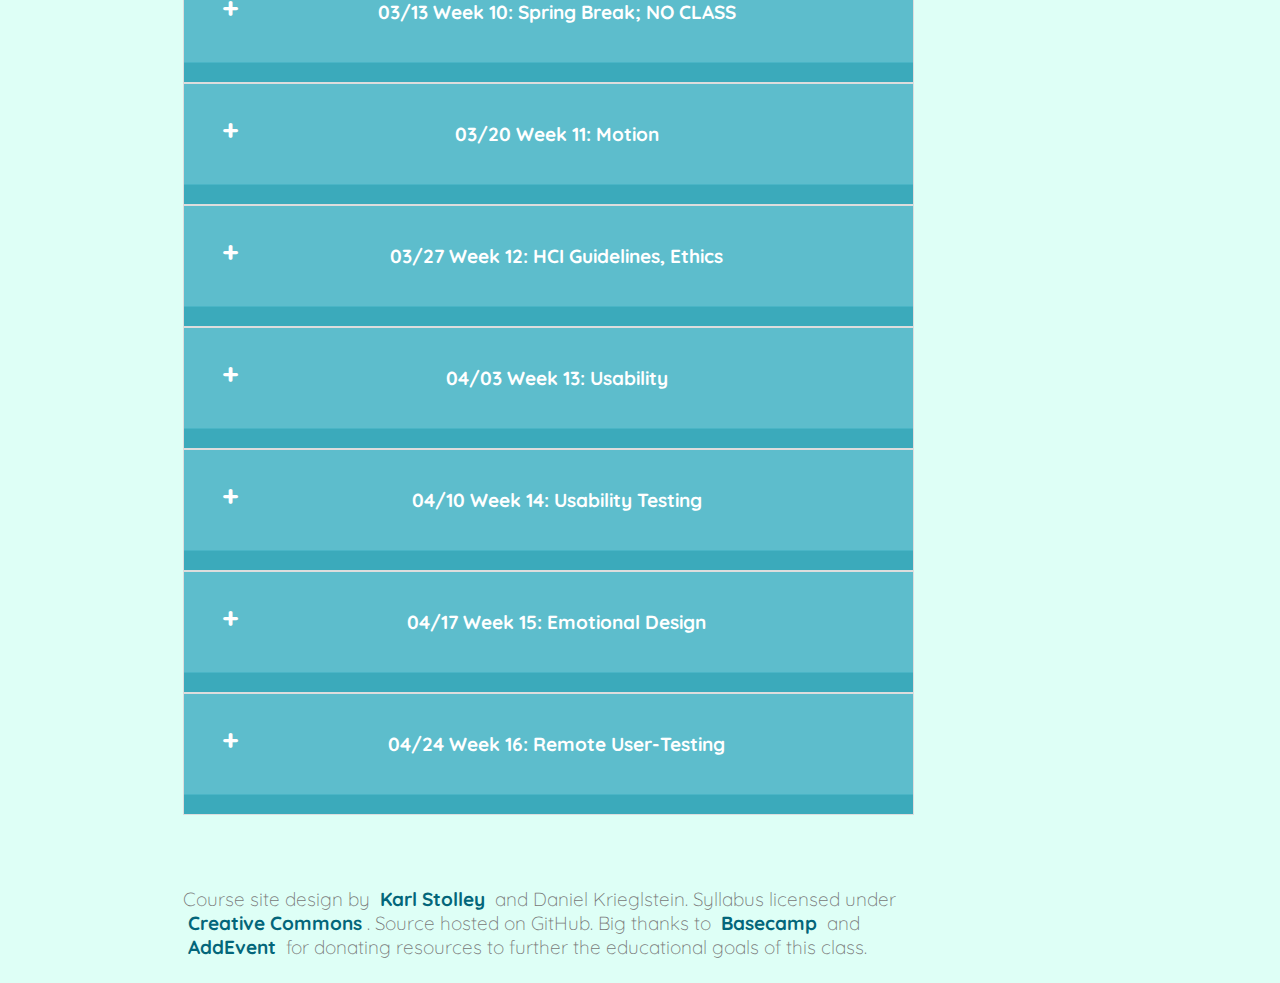
==== commit 9c6cce51: "adding a hover color to the links and only to the background of collapsible menus" ====
--- a/index.html
+++ b/index.html
@@ -17,8 +17,8 @@
       <h1><small>ITMD 362</small> Human-Computer Interaction and Web&nbsp;Design</h1>
       <p class="tagline">
         Principles and practices of HCI through a mobile-first approach to web design and development.
-        Taught by <a href="#instructor">Professor Daniel Krieglstein</a>. Course developed by IIT Professors
-        <a href="https://humansciences.iit.edu/faculty/karl-stolley">Dr. Karl Stolley</a>, &amp; Daniel Krieglstein.
+        Taught by <a href="#instructor" class="links">Professor Daniel Krieglstein</a>. Course developed by IIT Professors
+        <a href="https://humansciences.iit.edu/faculty/karl-stolley" class="links">Dr. Karl Stolley</a>, &amp; Daniel Krieglstein.
       </p>
       <nav id="navigation">
         <ul class="nav">
@@ -41,470 +41,254 @@
             <section id="week1">
               <dl>
                   <dt>
-                    <a href="#accordion1" aria-expanded="false" aria-controls="accordion1" class="accordion-title accordionTitle js-accordionTrigger">Week One: Course Overview</a>
+                    <a href="#accordion1" aria-expanded="false" aria-controls="accordion1" class="accordion-title accordionTitle js-accordionTrigger">01/09 Week 1: Class Intro HTML review</a>
                   </dt>
                   <dd class="accordion-content accordionItem is-collapsed" id="accordion1" aria-hidden="true">  
-                  <h4>MONDAY, JANUARY 8</h4>
+                  <h4>TUESDAY, JANUARY 9</h4>
+                  <ol>
+                    <li>Wroblewski, <em>Mobile First,</em>,
+                      <ul><li class="nobullet">Introduction &#x26; Part 1 &#x28;Ch. 1-3&#x29;</li></ul>
+                    </li>
+                    <li>Reread Mozilla Developer Network <a href="#links">Links</a></li>
+                  </ol>
+                </dd>
+              </dl>
+              </section>
+              <section id="week2">
+              <dl>
+                  <dt>
+                    <a href="#accordion1" aria-expanded="false" aria-controls="accordion1" class="accordion-title accordionTitle js-accordionTrigger">01/16 Week 2: No Class</a>
+                  </dt>
+                  <dd class="accordion-content accordionItem is-collapsed" id="accordion2" aria-hidden="true"> 
+                  <h4>TUESDAY, JANUARY 16</h4>        
                   <ol>
                     <li>
-                      Welcome & introductions
-                    </li> 
-                    <li>
-                      Course policies & calendar
-                    </li> 
-                    <li>
-                      Course technologies
+                      No Class
                     </li> 
                   </ol>
-                  <h4>WEDNESDAY, JANUARY 10 </h4>
-                  <ol>
-                    <li>
-                      Valid, semantic HTML
-                    </li> 
-                    <li>
-                      MDN HTML reference
-                    </li> 
-                    <li>
-                      Forbidden tags/patterns
-                    </li> 
-                    <li>
-                      ARIA roles and attributes in HTML
-                    </li> 
-                    <li>
-                      HTML linting
-                    </li> 
-                  </ol>
-                </dd>
-              </dl>
-              </section>
-              <section id="week2">
-              <dl>
-                  <dt>
-                    <a href="#accordion1" aria-expanded="false" aria-controls="accordion1" class="accordion-title accordionTitle js-accordionTrigger">Week Two: Mobile-First, Relative-Unit CSS and Media Queries</a>
-                  </dt>
-                  <dd class="accordion-content accordionItem is-collapsed" id="accordion2" aria-hidden="true"> 
-                  <h4>MONDAY, JANUARY 15</h4>        
-                  <ol>
-                    <li>
-                      No Class; MLK Holiday
-                    </li> 
-                  </ol>
-                  <h4>WEDNESDAY, JANUARY 17 </h4>        
-                  <ol>
-                    <li>
-                      MDN CSS reference
-                    </li> 
-                    <li>
-                      Working with reset CSS
-                    </li> 
-                    <li>
-                      Relative units in CSS
-                    </li> 
-                  </ol>
                 </dd>
               </dl>
               </section>
               <section id="week3">
               <dl>
                   <dt>
-                    <a href="#accordion1" aria-expanded="false" aria-controls="accordion1" class="accordion-title accordionTitle js-accordionTrigger">Week Three: Unobtrusive JavaScript; Form Elements, Data, and Events</a>
+                    <a href="#accordion1" aria-expanded="false" aria-controls="accordion1" class="accordion-title accordionTitle js-accordionTrigger">01/23 Week 3: CSS Review, Relative Units</a>
                   </dt>                  
                   <dd class="accordion-content accordionItem is-collapsed" id="accordion3" aria-hidden="true">
-                  <h4>MONDAY, JANUARY 22 </h4>
+                  <h4>TUESDAY, JANUARY 23 </h4>
                   <ol>
-                    <li>
-                      Introduce Project One: Onboarding
-                    </li> 
-                    <li>
-                      Form elements: accessible HTML structures
-                    </li> 
+                    <li>Jehl, <em>Responsible Responsive Design</em>,
+                      <ul><li class="nobullet">Introduction, Chapters 1 &#x26; 2</li></ul>
+                    </li>
                   </ol>
-                  <h4>WEDNESDAY, JANUARY 24</h4>        
+                </dd>
+              </dl>
+              </section> 
+              <section id="week4">
+              <dl>
+                  <dt>
+                    <a href="#accordion1" aria-expanded="false" aria-controls="accordion1" class="accordion-title accordionTitle js-accordionTrigger">01/30 Week 4: JS Review, Responsive Design</a>
+                  </dt>                  
+                  <dd class="accordion-content accordionItem is-collapsed" id="accordion4" aria-hidden="true">
+                  <h4>TUESDAY, JANUARY 30</h4>
                   <ol>
-                    <li>
-                      MDN JavaScript and DOM references
-                    </li> 
-                    <li>
-                      Unobtrusive JavaScript
-                    </li> 
-                    <li>
-                      Form elements: data and events
-                    </li> 
-                    <li>
-                      Events and the event loop
-                    </li> 
-                    <li>
-                      The pattern attribute and JavaScript regular expressions
-                    </li> 
-                    <li>
-                      JavaScript hinting and linting
-                    </li> 
+                    <li>Clark <em>Designing for Touch</em>,
+                      <ul><li class="nobullet">Chapters 1-3</li></ul>
+                    </li>
+                    <li>Wroblewski, <em>Mobile First</em>,
+                      <ul><li class="nobullet">Part 2 &#x28;Ch. 4-7&#x29;</li></ul>
+                    </li>
+                    <li>MDN <a href="https://developer.mozilla.org/en-US/Apps/Progressive/Responsive/responsive_design_building_blocks" class="links">The building blocks of responsive design</a></li>
                   </ol>
                 </dd>
               </dl>
               </section> 
-              <section id="week4">
-              <dl>
-                  <dt>
-                    <a href="#accordion1" aria-expanded="false" aria-controls="accordion1" class="accordion-title accordionTitle js-accordionTrigger">Week Four: Typography: Content, User Interface</a>
-                  </dt>                  
-                  <dd class="accordion-content accordionItem is-collapsed" id="accordion4" aria-hidden="true">
-                  <h4>MONDAY, JANUARY 29</h4>
-                  <ol>
-                    <li>
-                      Type classification and anatomy
-                    </li> 
-                    <li>
-                      Resources at fonts
-                    </li> 
-                  </ol>
-                  <h4>WEDNESDAY, JANUARY 31</h4>        
-                  <ol>
-                    <li>
-                      Working with web fonts
-                    </li> 
-                    <li>
-                      Using the Web Font Loader
-                    </li> 
-                    <li>
-                      Typekit reference on OpenType features in CSS
-                    </li> 
-                    <li>
-                      Setting type for content readability (vs. legibility)
-                    </li> 
-                    <li>
-                      Form elements: CSS styling and the road to hell
-                    </li> 
-                    <li>
-                      The form portion of Normalize.css
-                    </li> 
-                  </ol>
-                </dd>
-              </dl>
-              </section> 
               <section id="week5">
               <dl>
                   <dt>
-                    <a href="#accordion1" aria-expanded="false" aria-controls="accordion1" class="accordion-title accordionTitle js-accordionTrigger">Week Five: The New CSS Layout</a>
+                    <a href="#accordion1" aria-expanded="false" aria-controls="accordion1" class="accordion-title accordionTitle js-accordionTrigger">02/06 Week 5: Touchscreen, and forms</a>
                   </dt>                  
                   <dd class="accordion-content accordionItem is-collapsed" id="accordion5" aria-hidden="true">
-                  <h4>MONDAY, FEBRUARY 5</h4>
-                  <ol>
-                    <li>
-                      Grid theory
-                    </li> 
-                    <li>
-                      Prototyping and experimenting with grids
-                    </li> 
-                  </ol>
-                  <h4>WEDNESDAY, FEBRUARY 7</h4>        
-                  <ol>
-                    <li>
-                      Layouts, site construction
-                    </li> 
-                  </ol>
-                </dd>
+                  <h4>TUESDAY, FEBRUARY 6</h4>
+                    <ol>
+                      <li>Clark <em>Designing for Touch</em>,
+                      <ul><li class="nobullet">Chapters 4 &#x26; 5</li></ul>
+                      </li>
+                      <li>Lupton, ed., <em>Type on Screen</em>,
+                      <ul><li class="nobullet">Chapter 1</li></ul>
+                      </li>
+                      <li>MDN: <a href="https://developer.mozilla.org/en-US/docs/Learn/HTML/Forms" class="links">HTML Forms Guide</a></li>
+                    </ol>
+                  </dd>
               </dl>
               </section> 
               <section id="week6">
               <dl>
                   <dt>
-                    <a href="#accordion1" aria-expanded="false" aria-controls="accordion1" class="accordion-title accordionTitle js-accordionTrigger">Week Six: Color and Material Design Systems</a>
+                    <a href="#accordion1" aria-expanded="false" aria-controls="accordion1" class="accordion-title accordionTitle js-accordionTrigger">02/13 Week 6: Typography</a>
                   </dt>                  
                   <dd class="accordion-content accordionItem is-collapsed" id="accordion6" aria-hidden="true">
-                  <h4>MONDAY, FEBRUARY 12 </h4>
-                  <ol>
-                    <li>
-                      Color interaction
-                    </li> 
-                    <li>
-                      Developing palettes
-                    </li>
-                    <li>
-                      CSS color models
-                    </li>  
-                  </ol>
-                  <h4>WEDNESDAY, FEBRUARY 14</h4>        
-                  <ol>
-                    <li>
-                      Taking colors from palette to designs
-                    </li> 
-                  </ol>
-                </dd>
+                  <h4>TUESDAY, FEBRUARY 13 </h4>
+                    <ol>
+                      <li>Lupton, ed., <em>Type on Screen</em>,
+                      <ul><li class="nobullet">Chapters 2 &#x26; 4</li></ul>
+                      </li>
+                    </ol>
+                  </dd>
               </dl>
               </section> 
               <section id="week7">
               <dl>
                   <dt>
-                    <a href="#accordion1" aria-expanded="false" aria-controls="accordion1" class="accordion-title accordionTitle js-accordionTrigger">Week Seven: Git in Team Settings; Catching Up</a>
+                    <a href="#accordion1" aria-expanded="false" aria-controls="accordion1" class="accordion-title accordionTitle js-accordionTrigger">02/20 Week 7: Interface Typography</a>
                   </dt>                  
                   <dd class="accordion-content accordionItem is-collapsed" id="accordion7" aria-hidden="true">
-                  <h4>MONDAY, FEBRUARY 19</h4>
-                  <ol>
-                    <li>
-                      Introduce Project Two
-                    </li> 
-                    <li>
-                      Git and GitHub in team settings
-                    </li>
-                  </ol>
-                  <h4>WEDNESDAY, FEBRUARY 21 </h4>        
-                  <ol>
-                    <li>
-                      Catch up and Q&A over any material covered so far
-                    </li> 
-                    <li>
-                      Material design systems: Google, Apple (color)
-                    </li> 
-                    <li>
-                      Developing custom style guides and systems
-                    </li> 
-                  </ol>
-                </dd>
+                  <h4>TUESDAY, FEBRUARY 20</h4>
+                    <ol>
+                    <li>Lupton, ed., <em>Type on Screen</em>,
+                    <ul><li class="nobullet">Chapter 5</li></ul>
+                    </li>
+                    </ol>
+                  </dd>
               </dl>
               </section> 
               <section id="week8">
               <dl>
                   <dt>
-                    <a href="#accordion1" aria-expanded="false" aria-controls="accordion1" class="accordion-title accordionTitle js-accordionTrigger">Week Eight: Designing for Touch; Motion and Effects</a>
+                    <a href="#accordion1" aria-expanded="false" aria-controls="accordion1" class="accordion-title accordionTitle js-accordionTrigger">02/27 Week 8: Colors</a>
                   </dt>                  
                   <dd class="accordion-content accordionItem is-collapsed" id="accordion8" aria-hidden="true">
-                  <h4>MONDAY, FEBRUARY 26 </h4>
-                  <ol>
-                    <li>
-                      Fingers and screens
-                    </li> 
-                    <li>
-                      Gestures
-                    </li>
-                    <li>
-                      Discoverability and the geography of screens
-                    </li>
-                  </ol>
-                  <h4>WEDNESDAY, FEBRUARY 28 </h4>        
-                  <ol>
-                    <li>
-                      Keeping motion accessible
-                    </li> 
-                    <li>
-                      CSS3 transition and animation properties
-                    </li> 
-                    <li>
-                      JavaScript’s limited role
-                    </li> 
-                    <li>
-                      Working with time
-                    </li> 
-                  </ol>
-                </dd>
+                  <h4>TUESDAY, FEBRUARY 27 </h4>
+                    <ol>
+                      <li>Creative Bloq <a href="http://www.creativebloq.com/colour/colour-theory-11121290" class="links">How to master colour theory</a></li>
+                      <li>Google <a href="https://material.io/guidelines/" class="links">Material Design</a></li>
+                      <li>
+                        Smashing Magazine, Color Theory for Designers:
+                      <ul>
+                        <li><a href="https://www.smashingmagazine.com/2010/01/color-theory-for-designers-part-1-the-meaning-of-color/" class="links">Part 1</a>,
+                        <a href="https://www.smashingmagazine.com/2010/02/color-theory-for-designers-part-2-understanding-concepts-and-terminology/" class="links">Part 2</a>,
+                        <a href="https://www.smashingmagazine.com/2010/02/color-theory-for-designer-part-3-creating-your-own-color-palettes/" class="links">Part 3</a></li>
+                      </ul>
+                      </li>
+                    </ol>
+                  </dd>
               </dl>
               </section> 
               <section id="week9">
               <dl>
                   <dt>
-                    <a href="#accordion1" aria-expanded="false" aria-controls="accordion1" class="accordion-title accordionTitle js-accordionTrigger">Week Nine: Activity Theory</a>
+                    <a href="#accordion1" aria-expanded="false" aria-controls="accordion1" class="accordion-title accordionTitle js-accordionTrigger">03/06 Week 9: Material Design</a>
                   </dt>                  
                   <dd class="accordion-content accordionItem is-collapsed" id="accordion9" aria-hidden="true">
-                  <h4>MONDAY, MARCH 5 </h4>
-                  <ol>
-                    <li>
-                      Activity theory and HCI
-                    </li> 
-                  </ol>
-                  <h4>WEDNESDAY, MARCH 7 </h4>        
-                  <ol>
-                    <li>
-                      Analyzing and designing for tasks within an AT/HCI framework
-                    </li> 
-                    <li>
-                      Improving native form elements for user tasks
-                    </li> 
-                  </ol>
+                  <h4>TUESDAY, MARCH 6 </h4>
+                    <ol>
+                      <li>Lupton <em>Type on Screen</em>,
+                      <ul><li class="nobullet">Chapters 6</li></ul>
+                      </li>
+                      <li>Amin Al Hazmani, <a href="https://alistapart.com/article/motion-with-meaning-semantic-animation-in-interface-design" class="links">Motion with Meaning</a></li>
+                      <li>Craig Dehner, <a href="http://thekineticui.com/motion-design-is-the-future-of-ui/" class="links">Motion Design is the Future of UI</a></li>
+                      <li>Val Head, <a href="https://alistapart.com/article/designing-safer-web-animation-for-motion-sensitivity" class="links">Designing Safer Web Animation For Motion Sensitivity</a></li>
+                    </ol>
                 </dd>
               </dl>
               </section> 
               <section id="week10">
               <dl>
                   <dt>
-                    <a href="#accordion1" aria-expanded="false" aria-controls="accordion1" class="accordion-title accordionTitle js-accordionTrigger">Week Ten: Spring Break; No Class</a>
+                    <a href="#accordion1" aria-expanded="false" aria-controls="accordion1" class="accordion-title accordionTitle js-accordionTrigger">03/13 Week 10: Spring Break; NO CLASS</a>
                   </dt>    
                   <dd class="accordion-content accordionItem is-collapsed" id="accordion16" aria-hidden="true">    
-                  <h4>No Class! Have Fun.</h4> 
+                  <h4>Enjoy Spring Break!</h4> 
                   </dd>         
               </dl>
               </section> 
               <section id="week11">
               <dl>
                   <dt>
-                    <a href="#accordion1" aria-expanded="false" aria-controls="accordion1" class="accordion-title accordionTitle js-accordionTrigger">Week Eleven: Review and Refresh</a>
+                    <a href="#accordion1" aria-expanded="false" aria-controls="accordion1" class="accordion-title accordionTitle js-accordionTrigger">03/20 Week 11: Motion</a>
                   </dt>                  
                   <dd class="accordion-content accordionItem is-collapsed" id="accordion10" aria-hidden="true">
-                  <h4>MONDAY, MARCH 19</h4>
-                  <ol>
-                    <li>
-                      No class
-                    </li> 
-                  </ol>
-                  <h4>WEDNESDAY, MARCH 21 </h4>        
-                  <ol>
-                    <li>
-                      Enhancing user interactions with API data
-                    </li> 
-                    <li>
-                      Accessing data APIs from the browser; CORS restrictions
-                    </li> 
-                    <li>
-                      Understanding and parsing JSON API responses
-                    </li> 
-                    <li>
-                      Assisting users without getting in their way
-                    </li> 
-                  </ol>
-                </dd>
+                  <h4>TUESDAY, MARCH 20</h4>
+                    <ol>
+                      <li>Cheung, <a href="http://www.uxbooth.com/articles/styling-forms-accessibly/" class="links">Styling Forms Accessibly</a></li>
+                    </ol>
+                  </dd>
               </dl>
               </section> 
               <section id="week12">
               <dl>
                   <dt>
-                    <a href="#accordion1" aria-expanded="false" aria-controls="accordion1" class="accordion-title accordionTitle js-accordionTrigger">Week Twelve: Usability: Guiding Principles, HCI Guidelines</a>
+                    <a href="#accordion1" aria-expanded="false" aria-controls="accordion1" class="accordion-title accordionTitle js-accordionTrigger">03/27 Week 12: HCI Guidelines, Ethics</a>
                   </dt>                  
                   <dd class="accordion-content accordionItem is-collapsed" id="accordion11" aria-hidden="true">
-                  <h4>MONDAY, MARCH 26 </h4>
-                  <ol>
-                    <li>
-                      HCI guidelines
-                    </li> 
-                    <li>
-                      Scoping and planning a full-scale site
-                    </li> 
-                    <li>
-                      Connecting steps in a process to URLs
-                    </li> 
-                    <li>
-                      Loading HTML resources with AJAX to progressively enhance multi-page steps, using jQuery’s load()
-                    </li> 
-                    <li>
-                      Serializing form data to DRY up your JavaScript, using jQuery’s serializeArray()
-                    </li> 
-                  </ol>
-                  <h4>WEDNESDAY, MARCH 28 </h4>        
-                  <ol>
-                    <li>
-                      Designing usable interfaces: seat selection (by request)
-                    </li> 
-                  </ol>
+                  <h4>TUESDAY, MARCH 27</h4>
+                    <ol>
+                      <li>Jehl, <em>Responsible Responsive Design</em>,
+                      <ul><li class="nobullet">Chapters 3-4</li></ul>
+                      </li>
+                      <li>Apple, <a href="https://developer.apple.com/ios/human-interface-guidelines/overview/themes/" class="links">iOS Design Principles</a></li>
+                      <li>Windows, <a href="https://developer.microsoft.com/en-us/windows/desktop/design" class="links">Design applications for the Windows desktop</a></li>
+                      <li>GNOME Desktop, <a href="https://developer.gnome.org/hig/stable/" class="links">Human Interface Guidelines</a></li>
+                    </ol>
                 </dd>
               </dl>
               </section> 
               <section id="week13">
               <dl>
                   <dt>
-                    <a href="#accordion1" aria-expanded="false" aria-controls="accordion1" class="accordion-title accordionTitle js-accordionTrigger">Week Thirteen: Ethics and Dark Patterns</a>
+                    <a href="#accordion1" aria-expanded="false" aria-controls="accordion1" class="accordion-title accordionTitle js-accordionTrigger">04/03 Week 13: Usability</a>
                   </dt>                  
                   <dd class="accordion-content accordionItem is-collapsed" id="accordion12" aria-hidden="true">
-                  <h4>MONDAY, APRIL 2</h4>
-                  <ol>
-                    <li>
-                      Ethics and users
-                    </li> 
-                    <li>
-                      The role of emotions in design
-                    </li> 
-                    <li>
-                      Improving the seating demo: parity with the input and chart; sanitizing user data
-                    </li> 
-                  </ol>
-                  <h4>WEDNESDAY, APRIL 4</h4>        
-                  <ol>
-                    <li>
-                      Finishing the seating demo to make it responsive
-                    </li> 
-                    <li>
-                      Form elements within responsive layouts
-                    </li> 
-                    <li>
-                      The trouble with common RWD patterns
-                    </li> 
-                    <li>
-                      Revisiting the grid
-                    </li> 
-                  </ol>
-                </dd>
+                  <h4>TUESDAY, APRIL 3</h4>
+                    <ol>
+                      <li>Krug, <em>Don’t Make Me Think</em>,
+                      <ul><li class="nobullet">Introduction &#x26; Chapters 1-5</li></ul>
+                      </li>
+                      <li>Lupton <em>Type on Screen</em>,
+                      <ul><li class="nobullet">Chapter 3</li></ul>
+                      </li>
+                    </ol>
+                  </dd>
               </dl>
               </section> 
               <section id="week14">
               <dl>
                   <dt>
-                    <a href="#accordion1" aria-expanded="false" aria-controls="accordion1" class="accordion-title accordionTitle js-accordionTrigger">Week Fourteen: Traditional Usability Testing Methods</a>
+                    <a href="#accordion1" aria-expanded="false" aria-controls="accordion1" class="accordion-title accordionTitle js-accordionTrigger">04/10 Week 14: Usability Testing</a>
                   </dt>                  
                   <dd class="accordion-content accordionItem is-collapsed" id="accordion13" aria-hidden="true">
-                  <h4>MONDAY, APRIL 9</h4>
-                  <ol>
-                    <li>
-                      Prototyping interfaces with JavaScript (no back end)
-                    </li> 
-                  </ol>
-                  <h4>WEDNESDAY, APRIL 11</h4>        
-                  <ol>
-                    <li>
-                      Introduce Project 3
-                    </li> 
-                    <li>
-                      Finish up JavaScript prototyping stuff
-                    </li> 
-                  </ol>
-                </dd>
+                  <h4>TUESDAY, APRIL 10</h4>
+                    <ol>
+                      <li>Krug, <em>Don’t Make Me Think</em>,
+                      <ul><li class="nobullet">Chapters 6-7 &#x26; 10-11</li></ul>
+                      </li>
+                    </ol>
+                  </dd>
               </dl>
               </section> 
               <section id="week15">
               <dl>
                   <dt>
-                    <a href="#accordion1" aria-expanded="false" aria-controls="accordion1" class="accordion-title accordionTitle js-accordionTrigger">Week Fifteen: Varieties of Remote Testing; Experimental Builds</a>
+                    <a href="#accordion1" aria-expanded="false" aria-controls="accordion1" class="accordion-title accordionTitle js-accordionTrigger">04/17 Week 15: Emotional Design</a>
                   </dt>                  
                   <dd class="accordion-content accordionItem is-collapsed" id="accordion14" aria-hidden="true">
-                  <h4>MONDAY, APRIL 16</h4>
-                  <ol>
-                    <li>
-                      Usability: testing your project, not users
-                    </li> 
-                    <li>
-                      Fundamental testing methods
-                    </li> 
-                    <li>
-                      Testing at a distance
-                    </li>
-                  </ol>
-                  <h4>WEDNESDAY, APRIL 18</h4>        
-                  <ol>
-                    <li>
-                      Experimental builds
-                    </li> 
-                    <li>
-                      A/B testing
-                    </li> 
-                  </ol>
-                </dd>
+                  <h4>TUESDAY, APRIL 17</h4>
+                    <ol>
+                      <li>Krug, <em>Don’t Make Me Think</em>,
+                      <ul><li class="nobullet">Chapters 8-9 &#x26; 12-13</li></ul>
+                      </li>
+                    </ol>
+                  </dd>
               </dl>
               </section> 
               <section id="week16">
               <dl>
                   <dt>
-                    <a href="#accordion1" aria-expanded="false" aria-controls="accordion1" class="accordion-title accordionTitle js-accordionTrigger">Week Sixteen: Parting Material: Assessing Front-End Libraries and Frameworks</a>
+                    <a href="#accordion1" aria-expanded="false" aria-controls="accordion1" class="accordion-title accordionTitle js-accordionTrigger">04/24 Week 16: Remote User-Testing</a>
                   </dt>                  
                   <dd class="accordion-content accordionItem is-collapsed" id="accordion15" aria-hidden="true">
-                  <h4>MONDAY, APRIL 23</h4>
-                  <ol>
-                    <li>
-                      Assessing front-end libraries and frameworks
-                    </li> 
-                  </ol>
-                  <h4>WEDNESDAY, APRIL 25</h4>        
-                  <ol>
-                    <li>
-                      <strong> NO CLASS MEETING. </strong> Stolley available electronically to provide help on final projects.
-                    </li>  
-                  </ol>
-                </dd>
+                  <h4>TUESDAY, APRIL 24</h4>
+                  </dd>
               </dl>
               </section> 
           </div>            
@@ -512,12 +296,12 @@
     </main>
     <footer id="footer">
       <p class="fineprint">
-        Course site design by <a href="https://karlstolley.com/">Karl Stolley</a> and Daniel Krieglstein.
+        Course site design by <a href="https://karlstolley.com/" class="links">Karl Stolley</a> and Daniel Krieglstein.
         Syllabus licensed under
-        <a href="http://creativecommons.org/licenses/by/4.0/" rel="license">Creative Commons</a>.
+        <a href="http://creativecommons.org/licenses/by/4.0/" class="links" rel="license">Creative Commons</a>.
         Source hosted on GitHub. Big thanks to
-        <a href="https://basecamp.com">Basecamp</a> and
-        <a href="https://www.addevent.com/">AddEvent</a> for donating resources to further
+        <a href="https://basecamp.com" class="links">Basecamp</a> and
+        <a href="https://www.addevent.com/" class="links">AddEvent</a> for donating resources to further
         the educational goals of this class.
       </p>
     </footer>
--- a/css/screen.css
+++ b/css/screen.css
@@ -110,9 +110,13 @@
 /* Links */
 a {
   text-decoration: none;
-  color: #465F58;
+  color: #03667A;
   font-weight: bold;
   padding: 5px;
+}
+
+.links:hover {
+  color: #069BB9;
 }
 
 .preview a {
@@ -270,7 +274,7 @@
 .nav a {
   display: block;
   text-align: center;
-  line-height: 1.5;
+  line-height: 1.1;
   padding: 0.6315789474em 0.3157894737em;
   /* ~ 12px 6px @ 19px/em */
   color: #333;
@@ -494,6 +498,11 @@
   width: 70%;
 }
 
+.goals {
+  list-style-type: circle;
+  display: inline;
+}
+
 /*Syllabus*/
 .collapseHeader {
   color: #FFFFFF;
@@ -521,6 +530,7 @@
   background-color: #eee;
   font-size: 1em;
   line-height: 1.5em;
+  padding-left: 0.5em;
 }
 
 .accordion p {
@@ -582,6 +592,7 @@
 
 .accordionItem.is-collapsed {
   max-height: 0;
+  padding-left: 0.5em;
 }
 
 .no-js .accordionItem.is-collapsed {
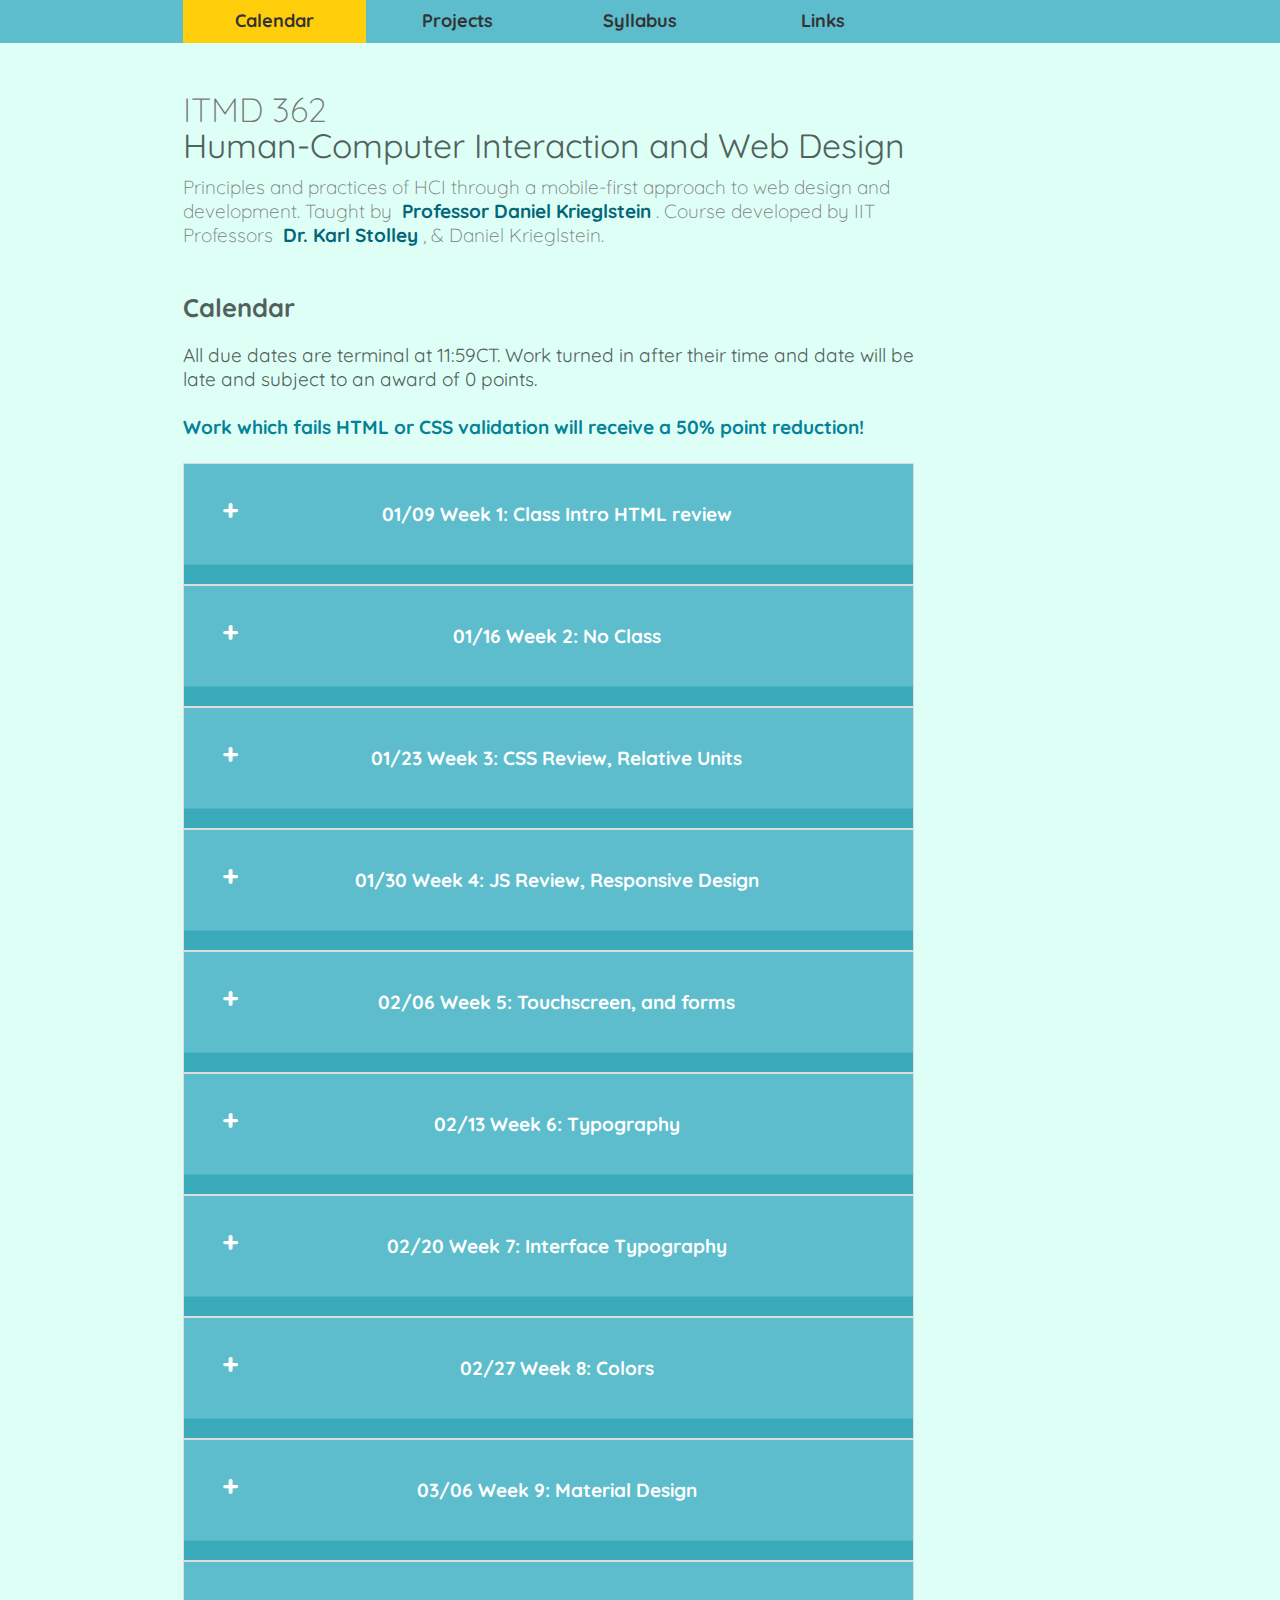
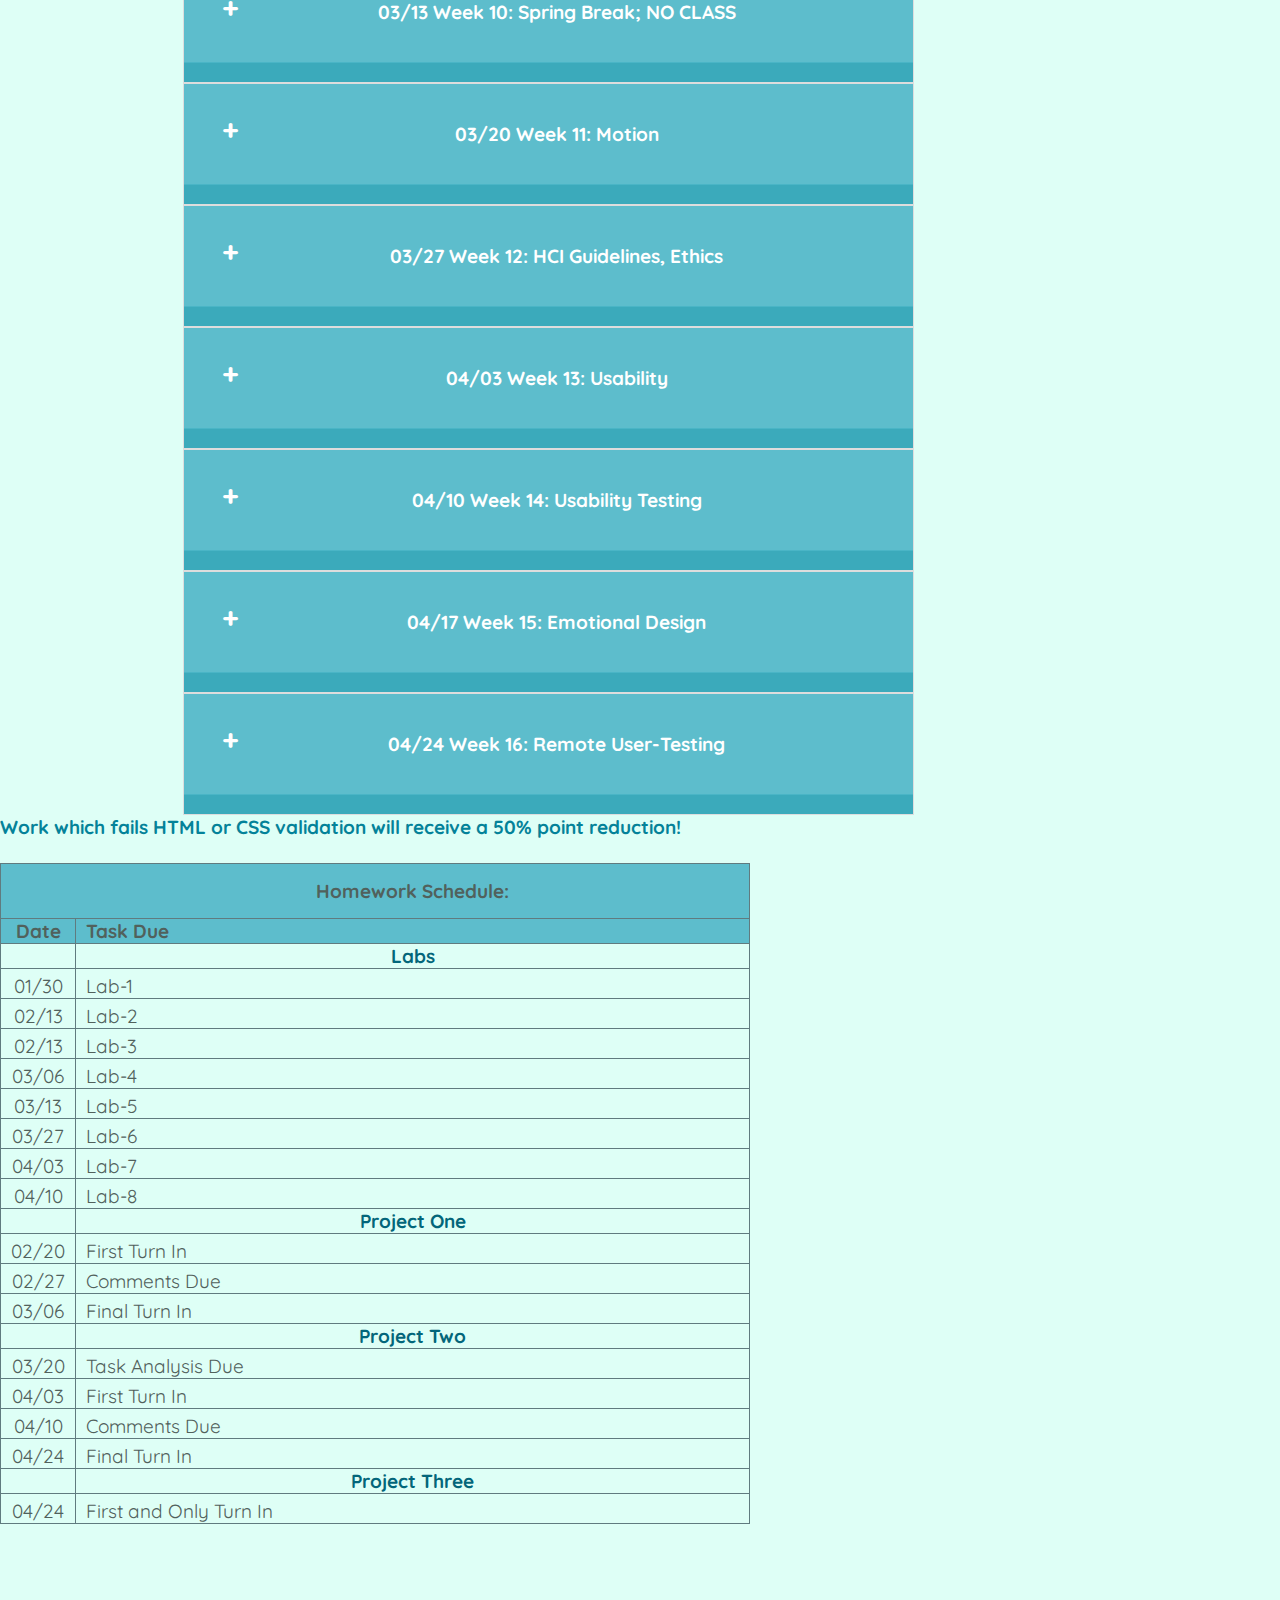
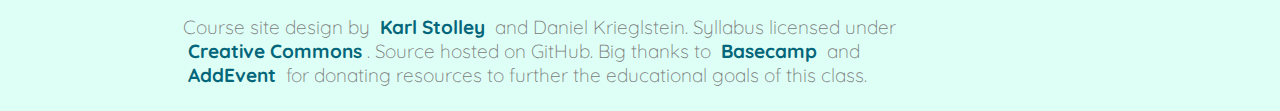
==== commit 48d54675: "Merge pull request #21 from geekbitcreations/master" ====
--- a/index.html
+++ b/index.html
@@ -36,7 +36,7 @@
             All due dates are terminal at 11:59CT. Work turned in after their time and date will
             be late and subject to an award of 0 points.
           </p>
-          <p class="validation"><strong>Work which fails HTML or CSS validation will receive a 50&#x25; point reduction!</strong></p>
+          <p class="validation"><strong>Work which fails HTML or CSS validation will receive a 50&#x25; point reduction&#33;</strong></p>
           <div class="accordion">
             <section id="week1">
               <dl>
@@ -293,6 +293,99 @@
               </section> 
           </div>            
       </section>
+      <section class="due-dates">
+        <p class="validation"><strong>Work which fails HTML or CSS validation will receive a 50&#x25; point reduction&#33;</strong></p>
+          <table>
+            <tr class="tablehead">
+              <td class="firstrow"></td>
+              <td class="tabletitle">Homework Schedule&#58;</td>
+            </tr>
+            <tr class="tablehead">
+              <td>Date</td>
+              <td class="secondrow">Task Due</td>
+            </tr>
+            <tr>
+              <td></td>
+              <td><a href="https://github.com/dkriegls/itmd-362-spring2018/tree/master/Labs">Labs</a></td>
+            </tr>
+            <tr>
+              <td>01/30</td>
+              <td class="alignleft">Lab-1</td>
+            </tr>
+            <tr>
+              <td>02/13</td>
+              <td class="alignleft">Lab-2</td>
+            </tr>
+            <tr>
+              <td>02/13</td>
+              <td class="alignleft">Lab-3</td>
+            </tr>
+            <tr>
+              <td>03/06</td>
+              <td class="alignleft">Lab-4</td>
+            </tr>
+            <tr>
+              <td>03/13</td>
+              <td class="alignleft">Lab-5</td>
+            </tr>
+            <tr>
+              <td>03/27</td>
+              <td class="alignleft">Lab-6</td>
+            </tr>
+            <tr>
+              <td>04/03</td>
+              <td class="alignleft">Lab-7</td>
+            </tr>
+            <tr>
+              <td>04/10</td>
+              <td class="alignleft">Lab-8</td>
+            </tr>
+            <tr>
+              <td></td>
+              <td><a href="projects.html#project-one">Project One</a></td>
+            </tr>
+            <tr>
+              <td>02/20</td>
+              <td class="alignleft">First Turn In</td>
+            </tr>
+            <tr>
+              <td>02/27</td>
+              <td class="alignleft">Comments Due</td>
+            </tr>
+            <tr>
+              <td>03/06</td>
+              <td class="alignleft">Final Turn In</td>
+            </tr>
+            <tr>
+              <td></td>
+              <td><a href="projects.html#project-two">Project Two</a></td>
+            </tr>
+            <tr>
+              <td>03/20</td>
+              <td class="alignleft">Task Analysis Due</td>
+            </tr>
+            <tr>
+              <td>04/03</td>
+              <td class="alignleft">First Turn In</td>
+            </tr>
+            <tr>
+              <td>04/10</td>
+              <td class="alignleft">Comments Due</td>
+            </tr>
+            <tr>
+              <td>04/24</td>
+              <td class="alignleft">Final Turn In</td>
+            </tr>
+            <tr>
+              <td></td>
+              <td><a href="projects.html#project-three">Project Three</a></td>
+            </tr>
+            <tr>
+              <td>04/24</td>
+              <td class="alignleft">First and Only Turn In</td>
+            </tr>
+          </table>
+        </section>        
     </main>
     <footer id="footer">
       <p class="fineprint">
--- a/css/screen.css
+++ b/css/screen.css
@@ -531,6 +531,7 @@
   font-size: 1em;
   line-height: 1.5em;
   padding-left: 0.5em;
+  padding-right: 0.5em;
 }
 
 .accordion p {
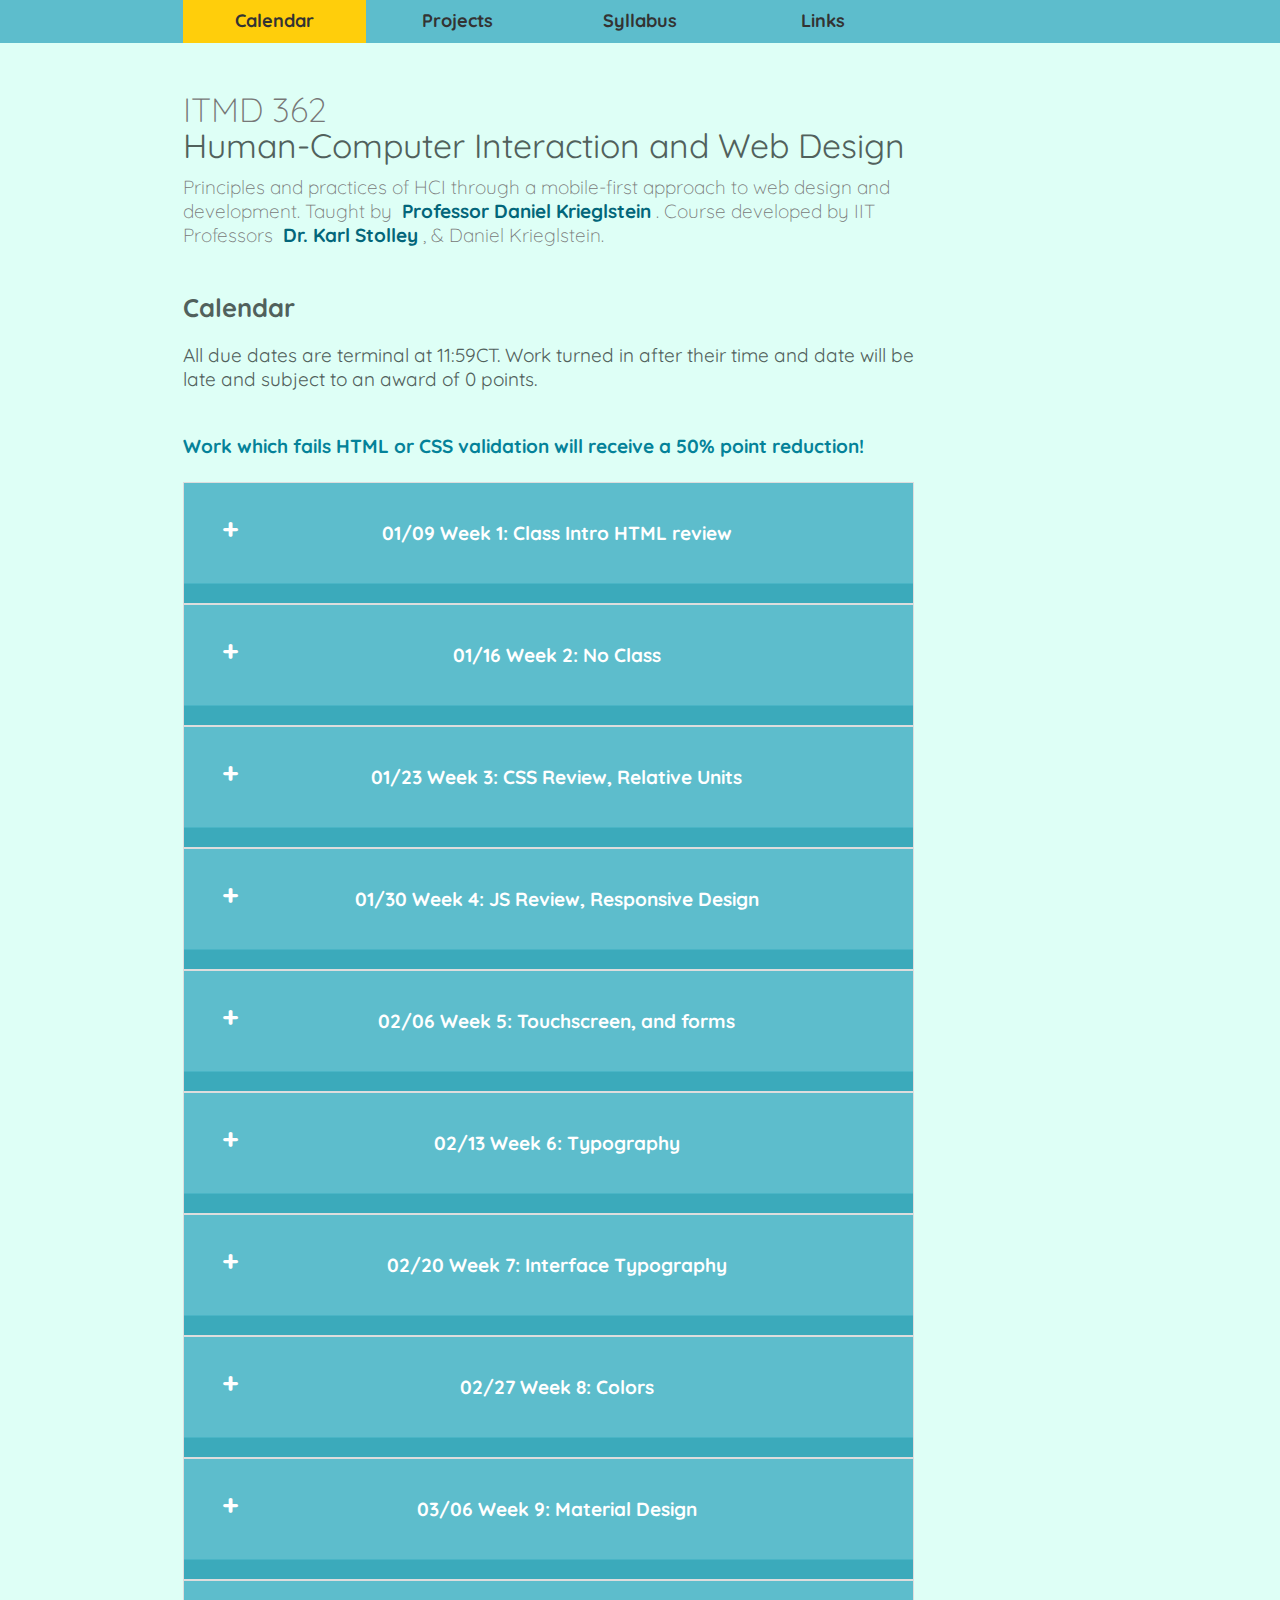
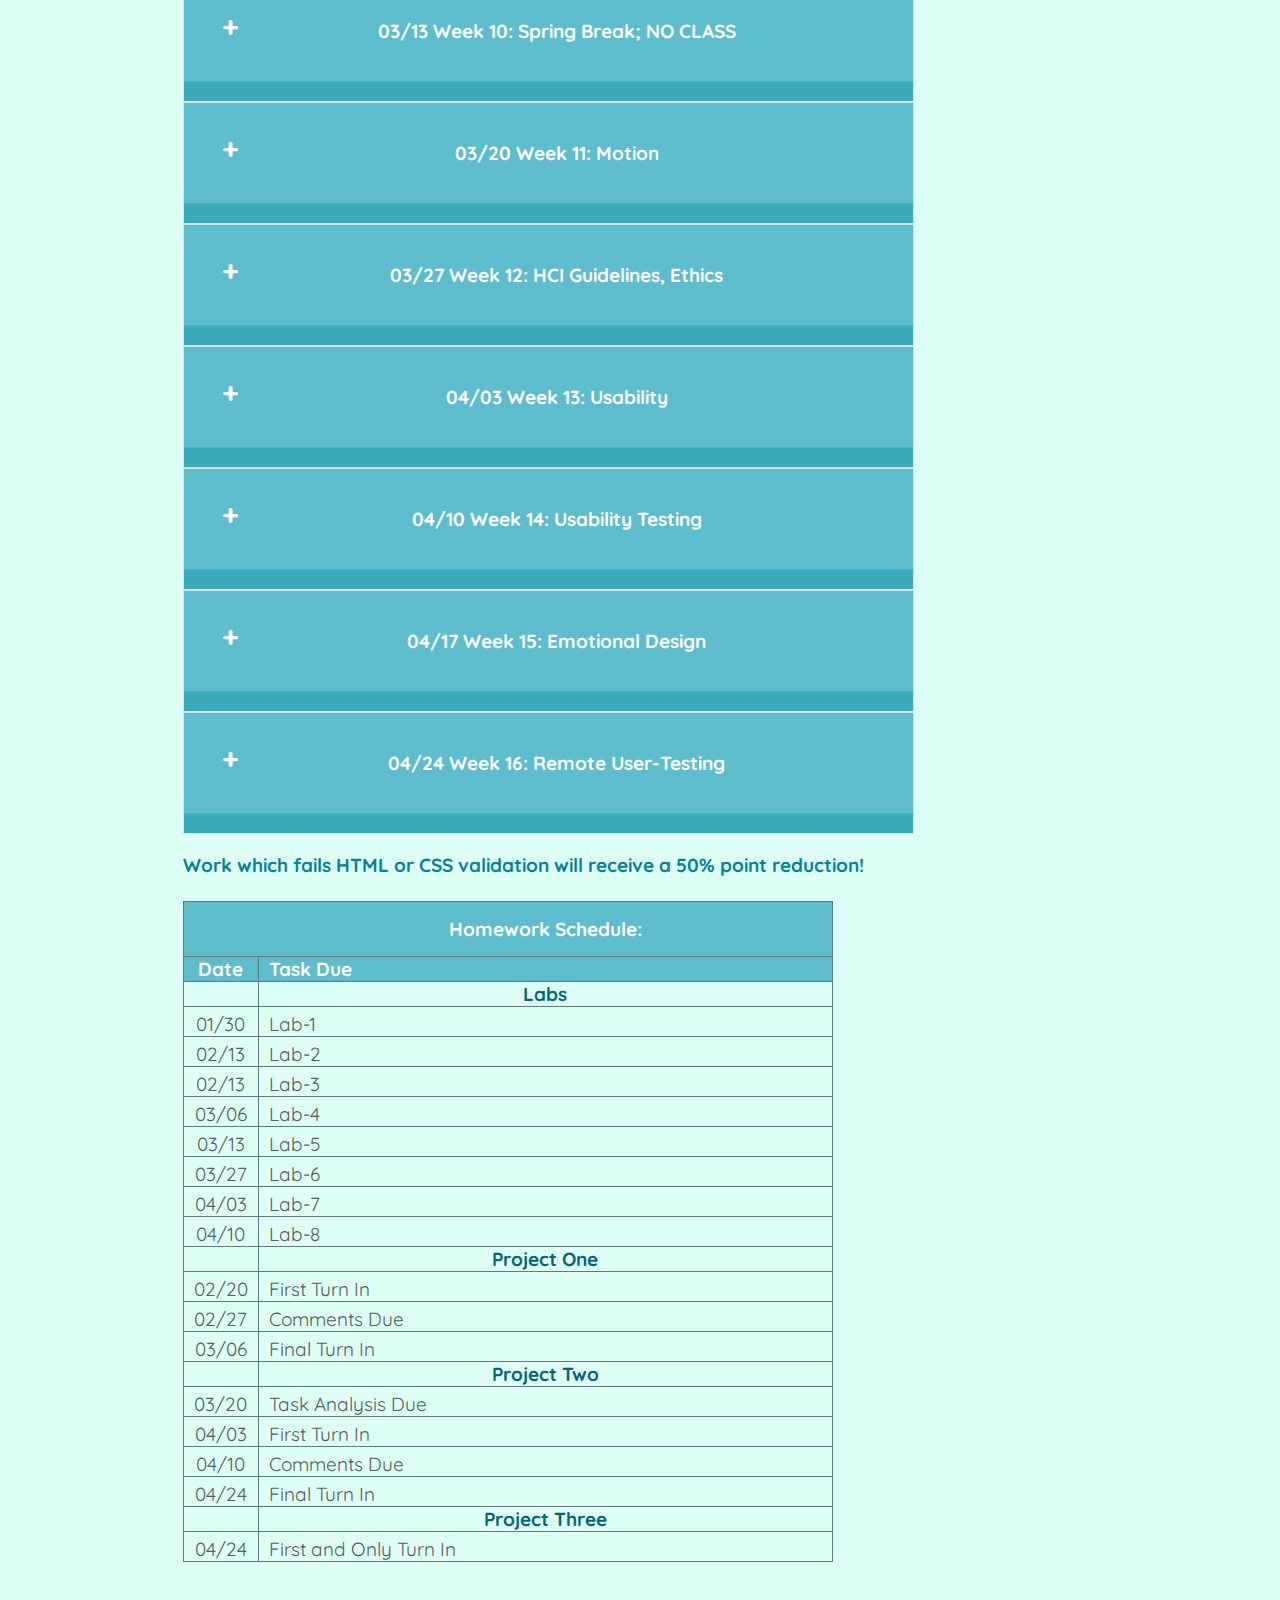
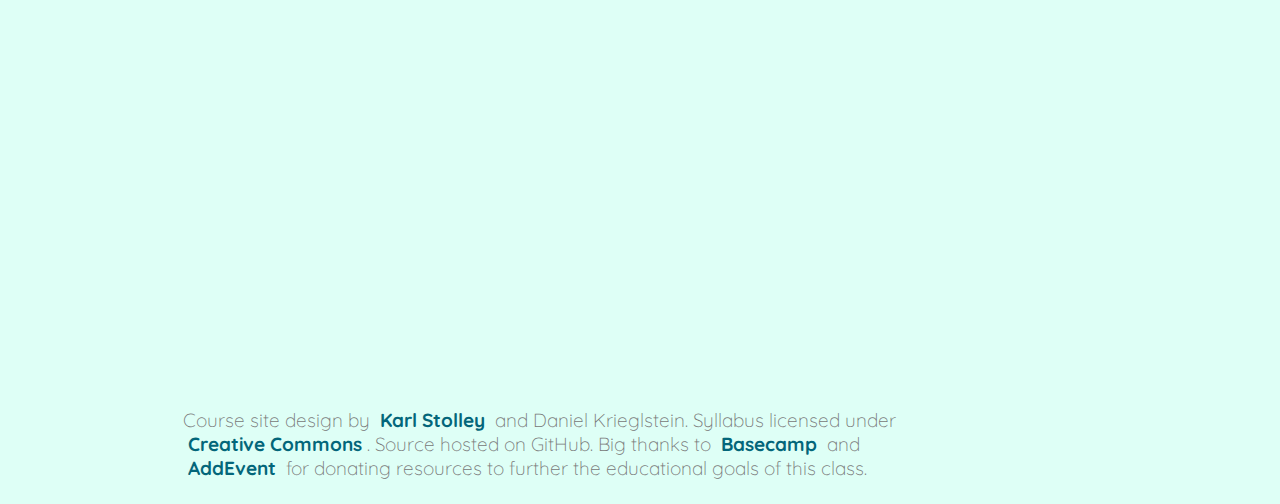
==== commit e3a6165b: "added a google calendar option under due dates" ====
--- a/index.html
+++ b/index.html
@@ -291,101 +291,103 @@
                   </dd>
               </dl>
               </section> 
-          </div>            
+          </div>
+          <section class="due-dates">
+          <p class="validation"><strong>Work which fails HTML or CSS validation will receive a 50&#x25; point reduction&#33;</strong></p>
+            <table>
+              <tr class="tablehead">
+                <td class="firstrow"></td>
+                <td class="tabletitle">Homework Schedule&#58;</td>
+              </tr>
+              <tr class="tablehead">
+                <td>Date</td>
+                <td class="secondrow">Task Due</td>
+              </tr>
+              <tr>
+                <td></td>
+                <td><a href="https://github.com/dkriegls/itmd-362-spring2018/tree/master/Labs">Labs</a></td>
+              </tr>
+              <tr>
+                <td>01/30</td>
+                <td class="alignleft">Lab-1</td>
+              </tr>
+              <tr>
+                <td>02/13</td>
+                <td class="alignleft">Lab-2</td>
+              </tr>
+              <tr>
+                <td>02/13</td>
+                <td class="alignleft">Lab-3</td>
+              </tr>
+              <tr>
+                <td>03/06</td>
+                <td class="alignleft">Lab-4</td>
+              </tr>
+              <tr>
+                <td>03/13</td>
+                <td class="alignleft">Lab-5</td>
+              </tr>
+              <tr>
+                <td>03/27</td>
+                <td class="alignleft">Lab-6</td>
+              </tr>
+              <tr>
+                <td>04/03</td>
+                <td class="alignleft">Lab-7</td>
+              </tr>
+              <tr>
+                <td>04/10</td>
+                <td class="alignleft">Lab-8</td>
+              </tr>
+              <tr>
+                <td></td>
+                <td><a href="projects.html#project-one">Project One</a></td>
+              </tr>
+              <tr>
+                <td>02/20</td>
+                <td class="alignleft">First Turn In</td>
+              </tr>
+              <tr>
+                <td>02/27</td>
+                <td class="alignleft">Comments Due</td>
+              </tr>
+              <tr>
+                <td>03/06</td>
+                <td class="alignleft">Final Turn In</td>
+              </tr>
+              <tr>
+                <td></td>
+                <td><a href="projects.html#project-two">Project Two</a></td>
+              </tr>
+              <tr>
+                <td>03/20</td>
+                <td class="alignleft">Task Analysis Due</td>
+              </tr>
+              <tr>
+                <td>04/03</td>
+                <td class="alignleft">First Turn In</td>
+              </tr>
+              <tr>
+                <td>04/10</td>
+                <td class="alignleft">Comments Due</td>
+              </tr>
+              <tr>
+                <td>04/24</td>
+                <td class="alignleft">Final Turn In</td>
+              </tr>
+              <tr>
+                <td></td>
+                <td><a href="projects.html#project-three">Project Three</a></td>
+              </tr>
+              <tr>
+                <td>04/24</td>
+                <td class="alignleft">First and Only Turn In</td>
+              </tr>
+            </table>
+          </section>
+          <iframe src="https://calendar.google.com/calendar/embed?src=iit.edu_37ef3oi0n2cq0ce9kc6ikg7u8o%40group.calendar.google.com&ctz=America%2FChicago" style="border: 0" frameborder="0" scrolling="no"></iframe>             
       </section>
-      <section class="due-dates">
-        <p class="validation"><strong>Work which fails HTML or CSS validation will receive a 50&#x25; point reduction&#33;</strong></p>
-          <table>
-            <tr class="tablehead">
-              <td class="firstrow"></td>
-              <td class="tabletitle">Homework Schedule&#58;</td>
-            </tr>
-            <tr class="tablehead">
-              <td>Date</td>
-              <td class="secondrow">Task Due</td>
-            </tr>
-            <tr>
-              <td></td>
-              <td><a href="https://github.com/dkriegls/itmd-362-spring2018/tree/master/Labs">Labs</a></td>
-            </tr>
-            <tr>
-              <td>01/30</td>
-              <td class="alignleft">Lab-1</td>
-            </tr>
-            <tr>
-              <td>02/13</td>
-              <td class="alignleft">Lab-2</td>
-            </tr>
-            <tr>
-              <td>02/13</td>
-              <td class="alignleft">Lab-3</td>
-            </tr>
-            <tr>
-              <td>03/06</td>
-              <td class="alignleft">Lab-4</td>
-            </tr>
-            <tr>
-              <td>03/13</td>
-              <td class="alignleft">Lab-5</td>
-            </tr>
-            <tr>
-              <td>03/27</td>
-              <td class="alignleft">Lab-6</td>
-            </tr>
-            <tr>
-              <td>04/03</td>
-              <td class="alignleft">Lab-7</td>
-            </tr>
-            <tr>
-              <td>04/10</td>
-              <td class="alignleft">Lab-8</td>
-            </tr>
-            <tr>
-              <td></td>
-              <td><a href="projects.html#project-one">Project One</a></td>
-            </tr>
-            <tr>
-              <td>02/20</td>
-              <td class="alignleft">First Turn In</td>
-            </tr>
-            <tr>
-              <td>02/27</td>
-              <td class="alignleft">Comments Due</td>
-            </tr>
-            <tr>
-              <td>03/06</td>
-              <td class="alignleft">Final Turn In</td>
-            </tr>
-            <tr>
-              <td></td>
-              <td><a href="projects.html#project-two">Project Two</a></td>
-            </tr>
-            <tr>
-              <td>03/20</td>
-              <td class="alignleft">Task Analysis Due</td>
-            </tr>
-            <tr>
-              <td>04/03</td>
-              <td class="alignleft">First Turn In</td>
-            </tr>
-            <tr>
-              <td>04/10</td>
-              <td class="alignleft">Comments Due</td>
-            </tr>
-            <tr>
-              <td>04/24</td>
-              <td class="alignleft">Final Turn In</td>
-            </tr>
-            <tr>
-              <td></td>
-              <td><a href="projects.html#project-three">Project Three</a></td>
-            </tr>
-            <tr>
-              <td>04/24</td>
-              <td class="alignleft">First and Only Turn In</td>
-            </tr>
-          </table>
-        </section>        
+             
     </main>
     <footer id="footer">
       <p class="fineprint">
--- a/css/screen.css
+++ b/css/screen.css
@@ -298,6 +298,7 @@
 
 .validation {
   color: #048299;
+  padding-top: 1em;
 }
 
 .week {
@@ -396,22 +397,36 @@
   margin-bottom: 1.2631578947em;
 }
 
+iframe {
+  width: 650px;
+  height: 350px;
+}
+
 /* Table */
 table {
-  table-layout: fixed;
-  width: 750px;
+  /*table-layout: fixed;*/
+  width: 650px;
   margin-bottom: 1em;
 }
 
 table, th, td {
   border: 1px solid #607B7F;
   padding: 0px 10px;
+}
+
+th {
+  color: white;
+}
+
+td, th {
+  text-align: left;
 }
 
 .tablehead {
   background-color: #5dbdcc;
   text-align: center;
   font-weight: 700;
+  color: white;
 }
 
 .tabletitle {
@@ -740,4 +755,4 @@
     display: flex;
     /* My life for element/container queries...*/
   }
-}
+}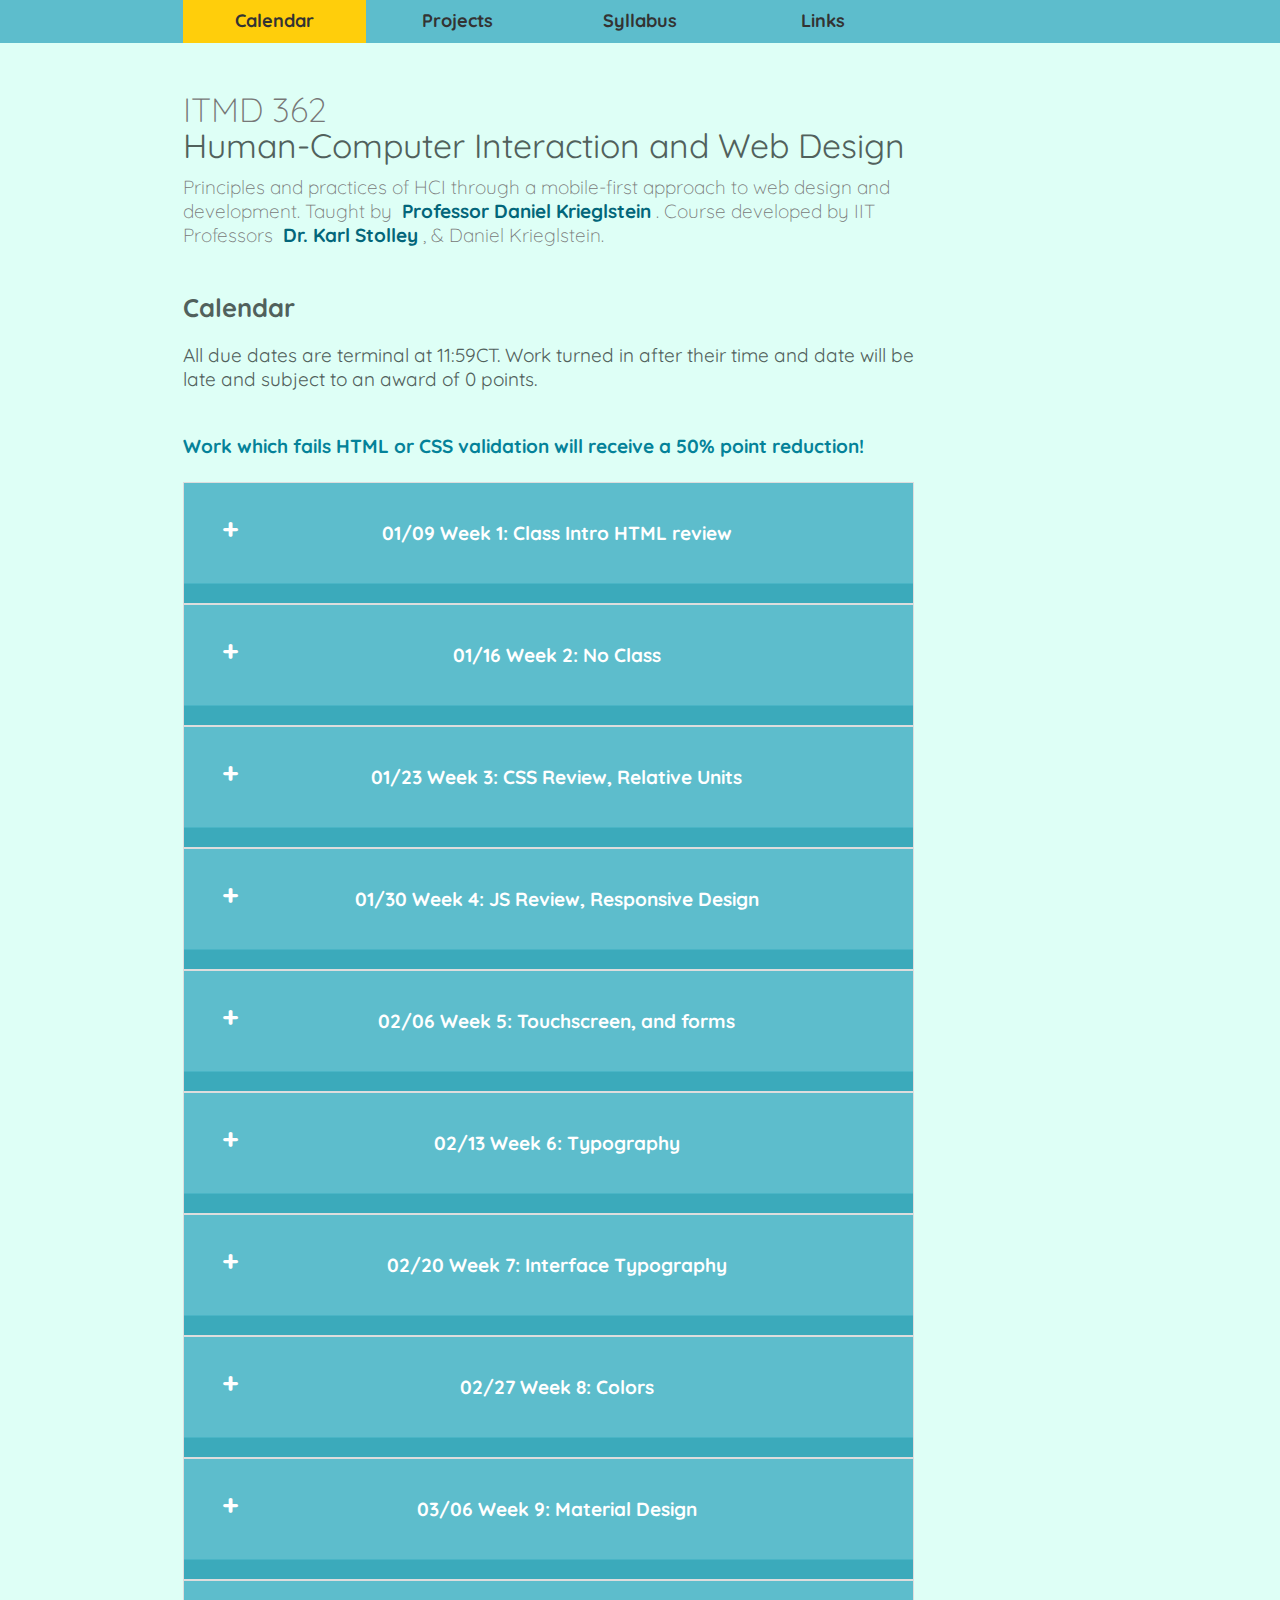
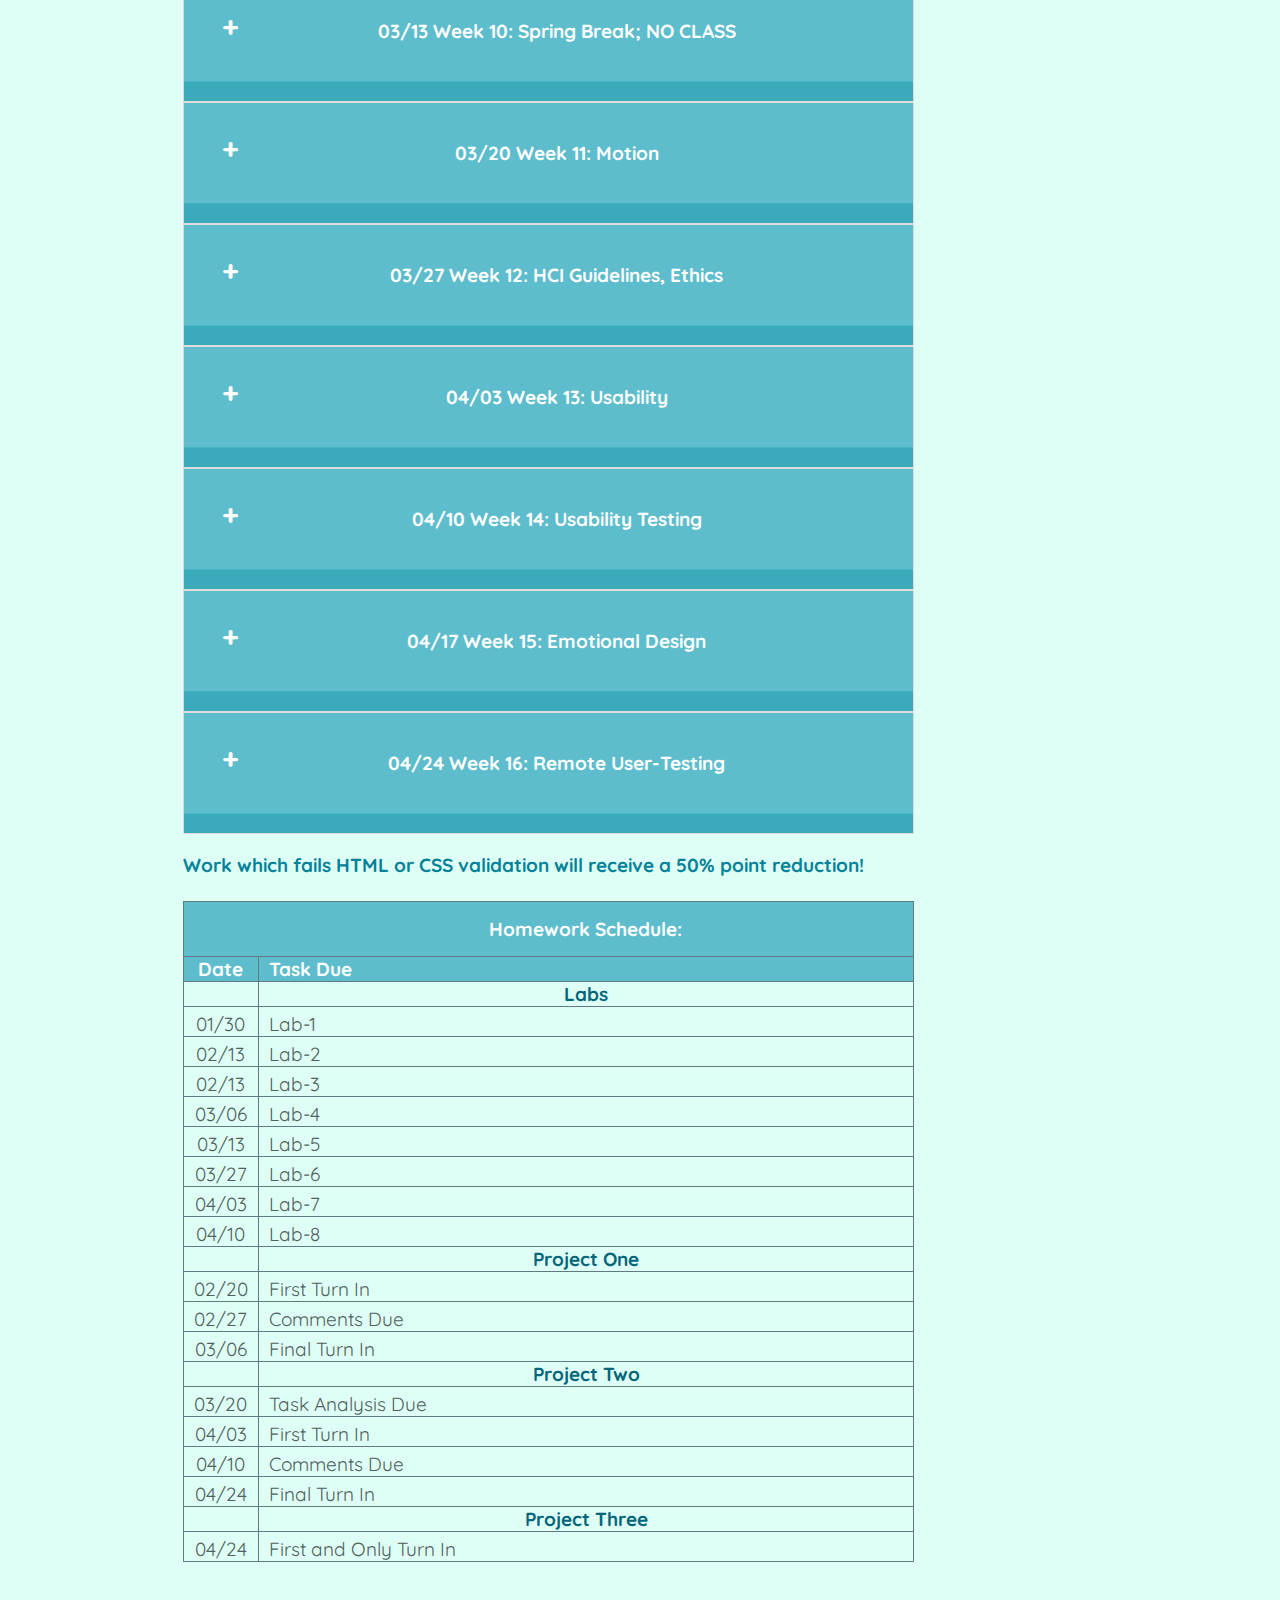
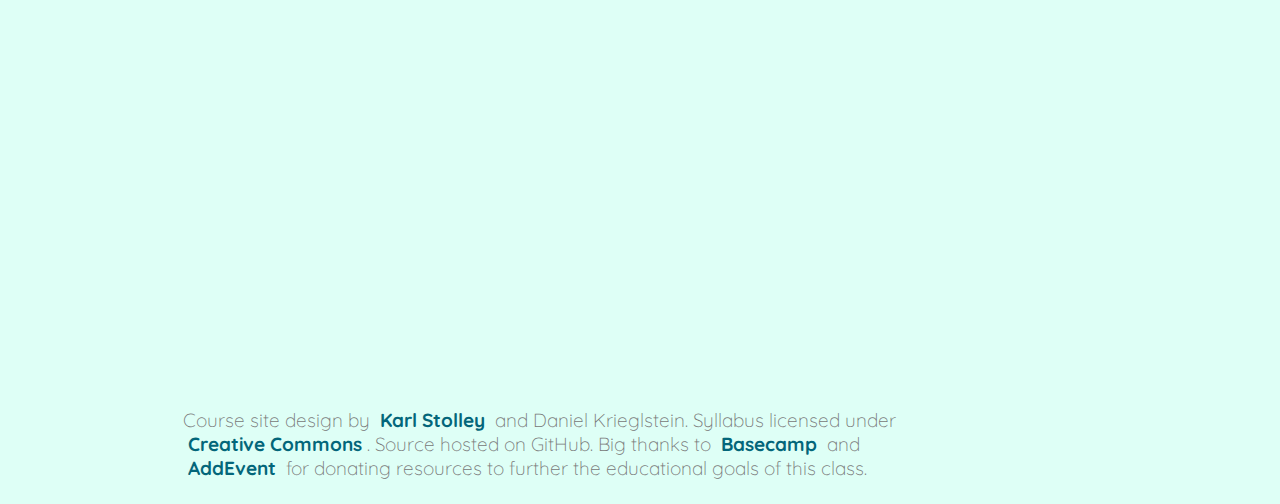
==== commit a478386e: "making due dates table, grading table, and google calendar responsive for mobile" ====
--- a/index.html
+++ b/index.html
@@ -294,7 +294,8 @@
           </div>
           <section class="due-dates">
           <p class="validation"><strong>Work which fails HTML or CSS validation will receive a 50&#x25; point reduction&#33;</strong></p>
-            <table>
+            <table class="response">
+              <thead>
               <tr class="tablehead">
                 <td class="firstrow"></td>
                 <td class="tabletitle">Homework Schedule&#58;</td>
@@ -303,6 +304,8 @@
                 <td>Date</td>
                 <td class="secondrow">Task Due</td>
               </tr>
+              </thead>
+              <tbody>
               <tr>
                 <td></td>
                 <td><a href="https://github.com/dkriegls/itmd-362-spring2018/tree/master/Labs">Labs</a></td>
@@ -383,6 +386,7 @@
                 <td>04/24</td>
                 <td class="alignleft">First and Only Turn In</td>
               </tr>
+              </tbody>
             </table>
           </section>
           <iframe src="https://calendar.google.com/calendar/embed?src=iit.edu_37ef3oi0n2cq0ce9kc6ikg7u8o%40group.calendar.google.com&ctz=America%2FChicago" style="border: 0" frameborder="0" scrolling="no"></iframe>             
--- a/css/screen.css
+++ b/css/screen.css
@@ -398,14 +398,14 @@
 }
 
 iframe {
-  width: 650px;
+  width: 750px;
   height: 350px;
 }
 
 /* Table */
 table {
   /*table-layout: fixed;*/
-  width: 650px;
+  width: 750px;
   margin-bottom: 1em;
 }
 
@@ -643,6 +643,14 @@
     opacity: 0;
     transform: scale(0.9) rotateX(-60deg);
   }
+  
+  iframe {
+    width: 100%;
+  }
+  
+  .response {
+    width: 100%;
+  }
 }
 /* ========== State ========== */
 .hasjs .extended {
@@ -664,6 +672,14 @@
   .nav a {
     padding: 0.6315789474em;
   }
+  
+  iframe {
+    width: 100%;
+  }
+  
+  .response {
+    width: 100%;
+  }
 }
 /* @560px */
 @media screen and (min-width: 560px) {
@@ -696,6 +712,14 @@
   .flexbox #essential-tools,
   .flexbox #essential-references {
     flex: 0 1 43.5484%;
+  }
+  
+  iframe {
+    width: 100%;
+  }
+  
+  .response {
+    width: 100%;
   }
 }
 /* @650px */
@@ -749,10 +773,26 @@
     width: 42.5%;
     margin-left: 55%;
   }
+  
+  iframe {
+    width: 100%;
+  }
+  
+  .response {
+    width: 100%;
+  }
 }
 @media screen and (min-width: 804px) {
   .flexbox .agenda > ol {
     display: flex;
     /* My life for element/container queries...*/
   }
+  
+  iframe {
+    width: 100%;
+  }
+  
+  .response {
+    width: 100%;
+  }
 }